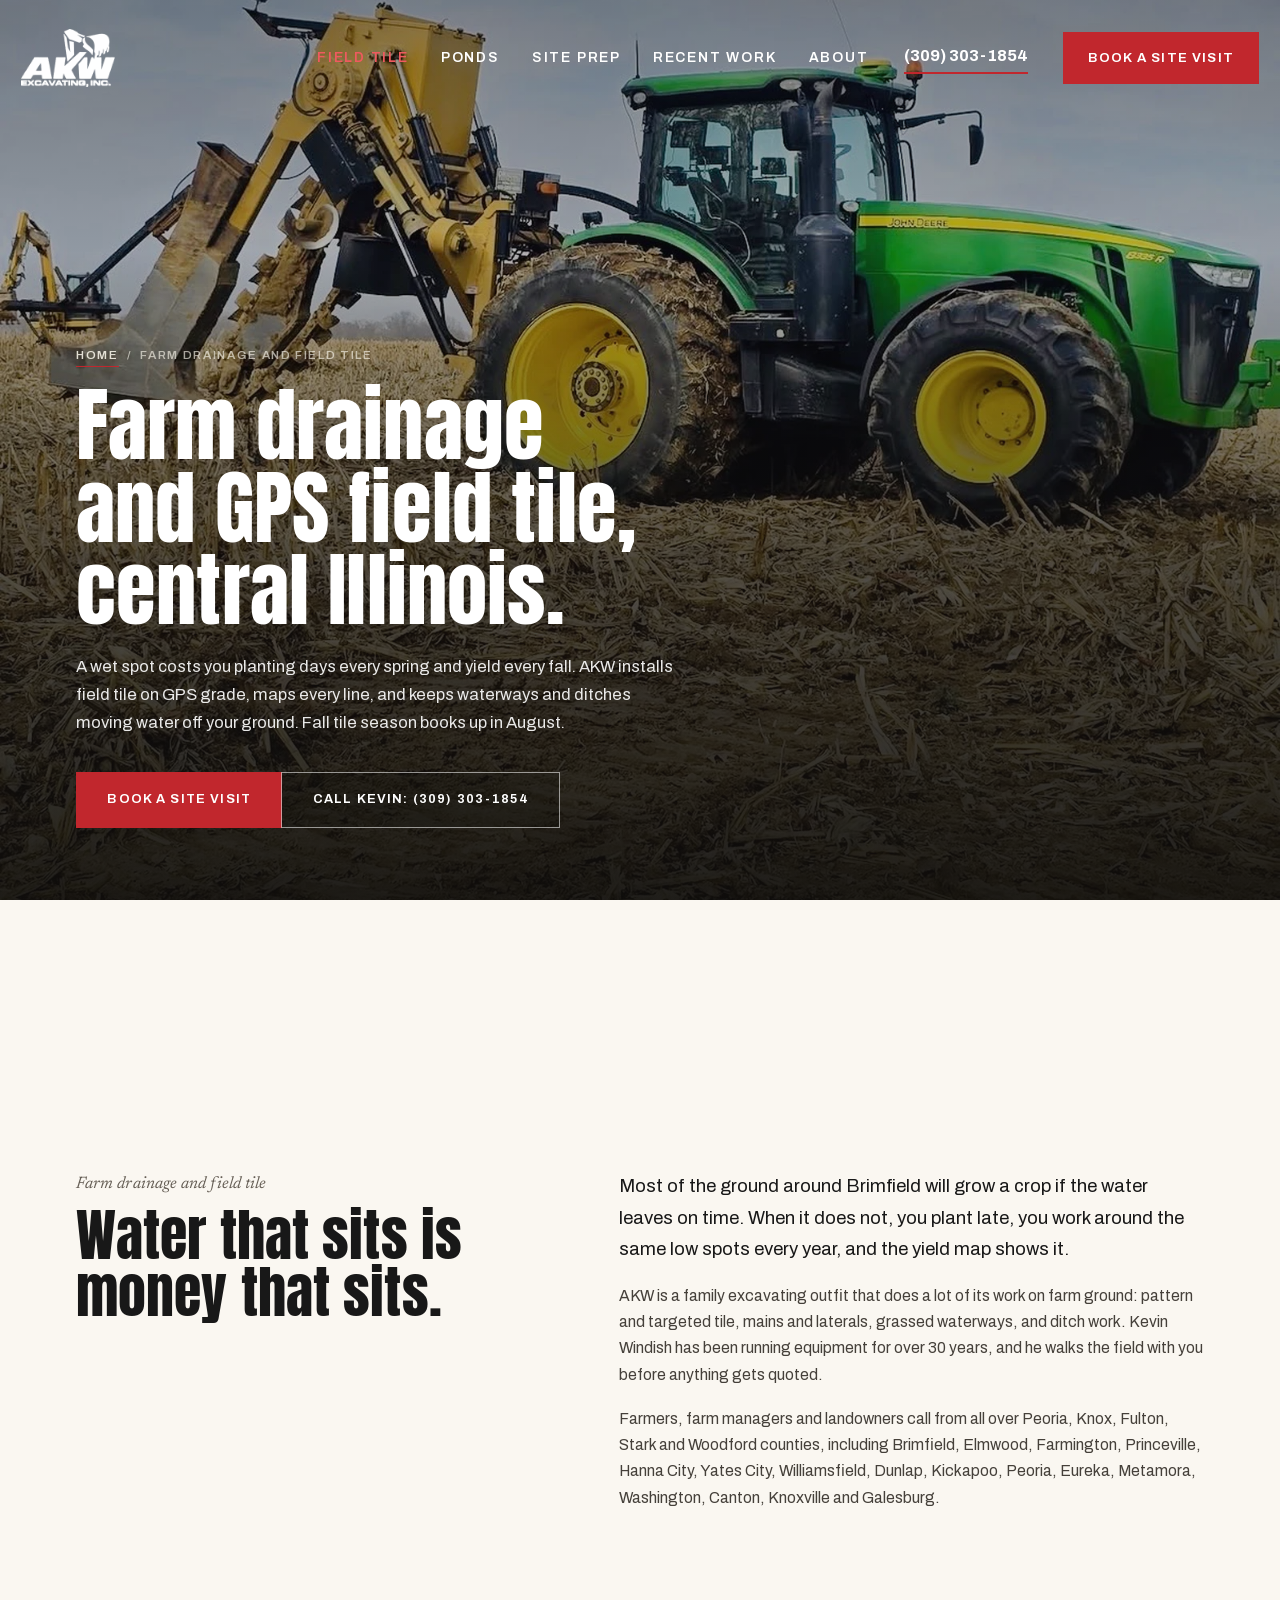
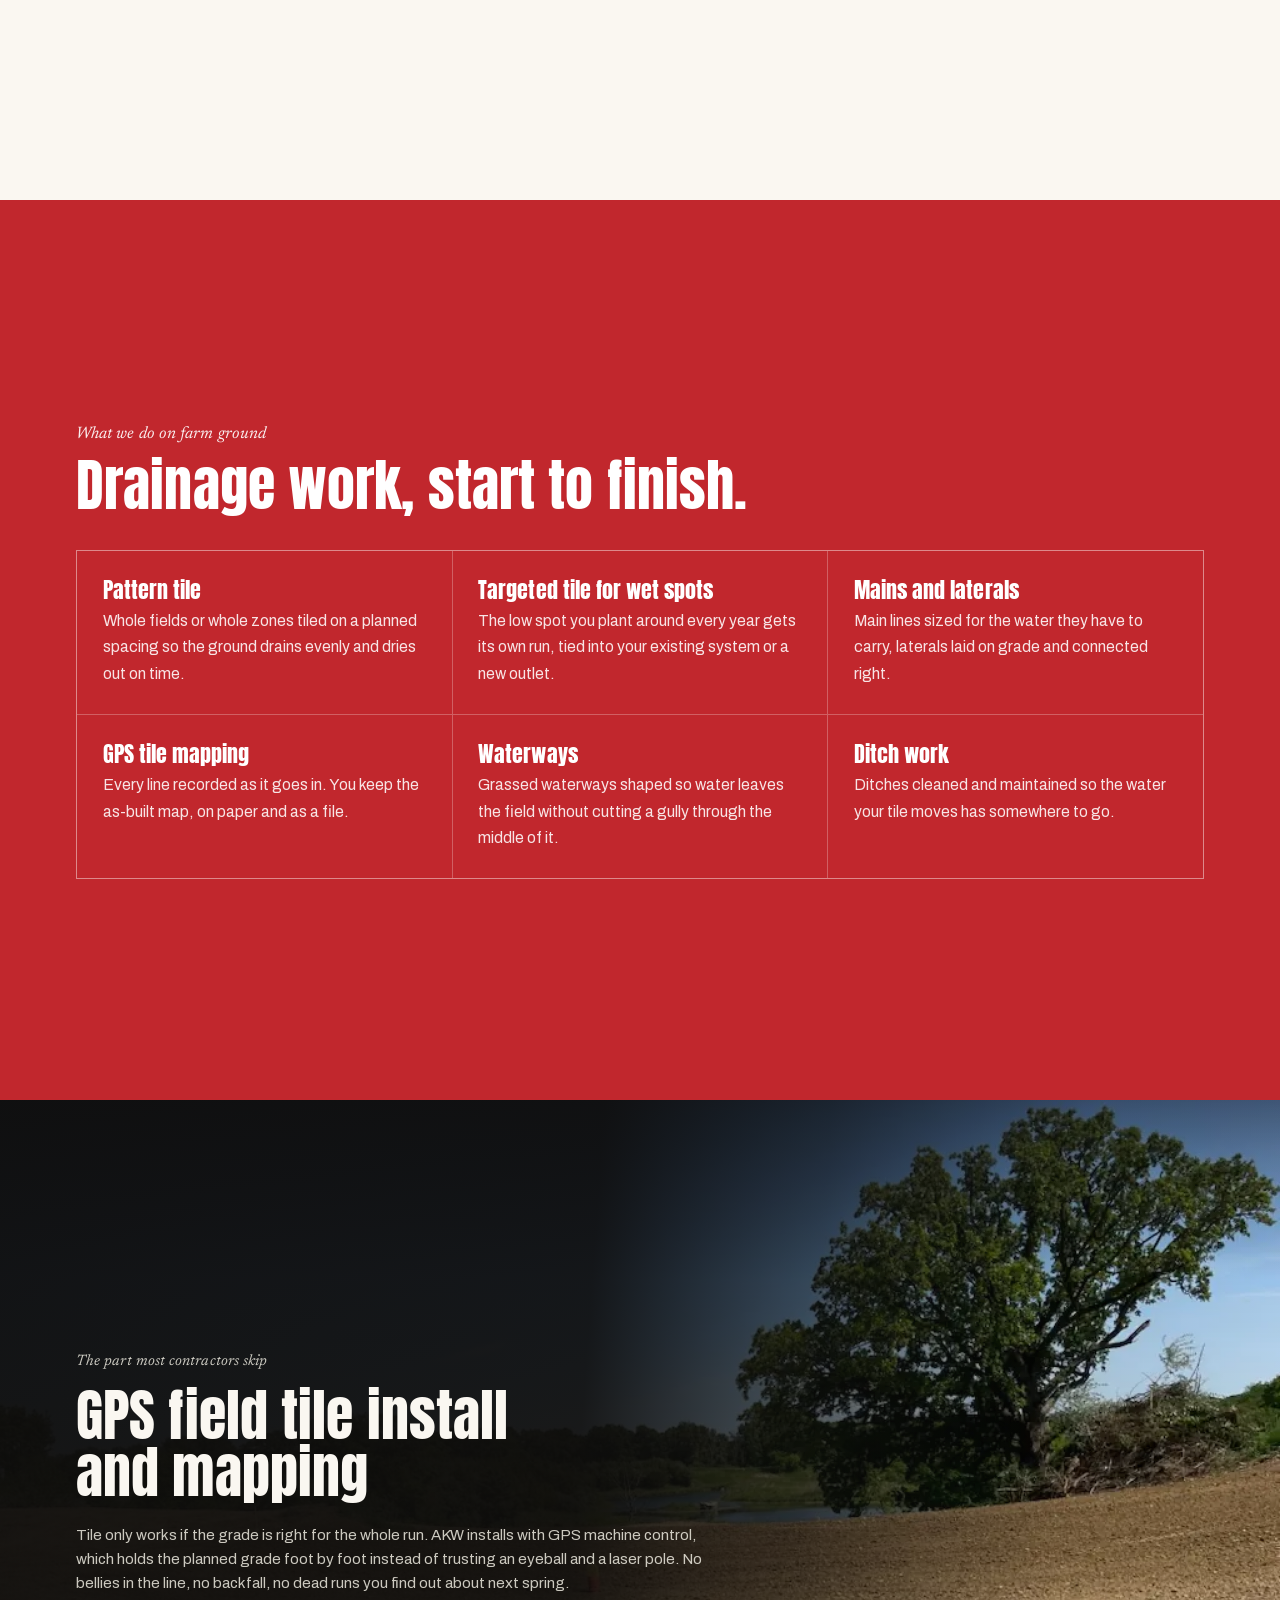
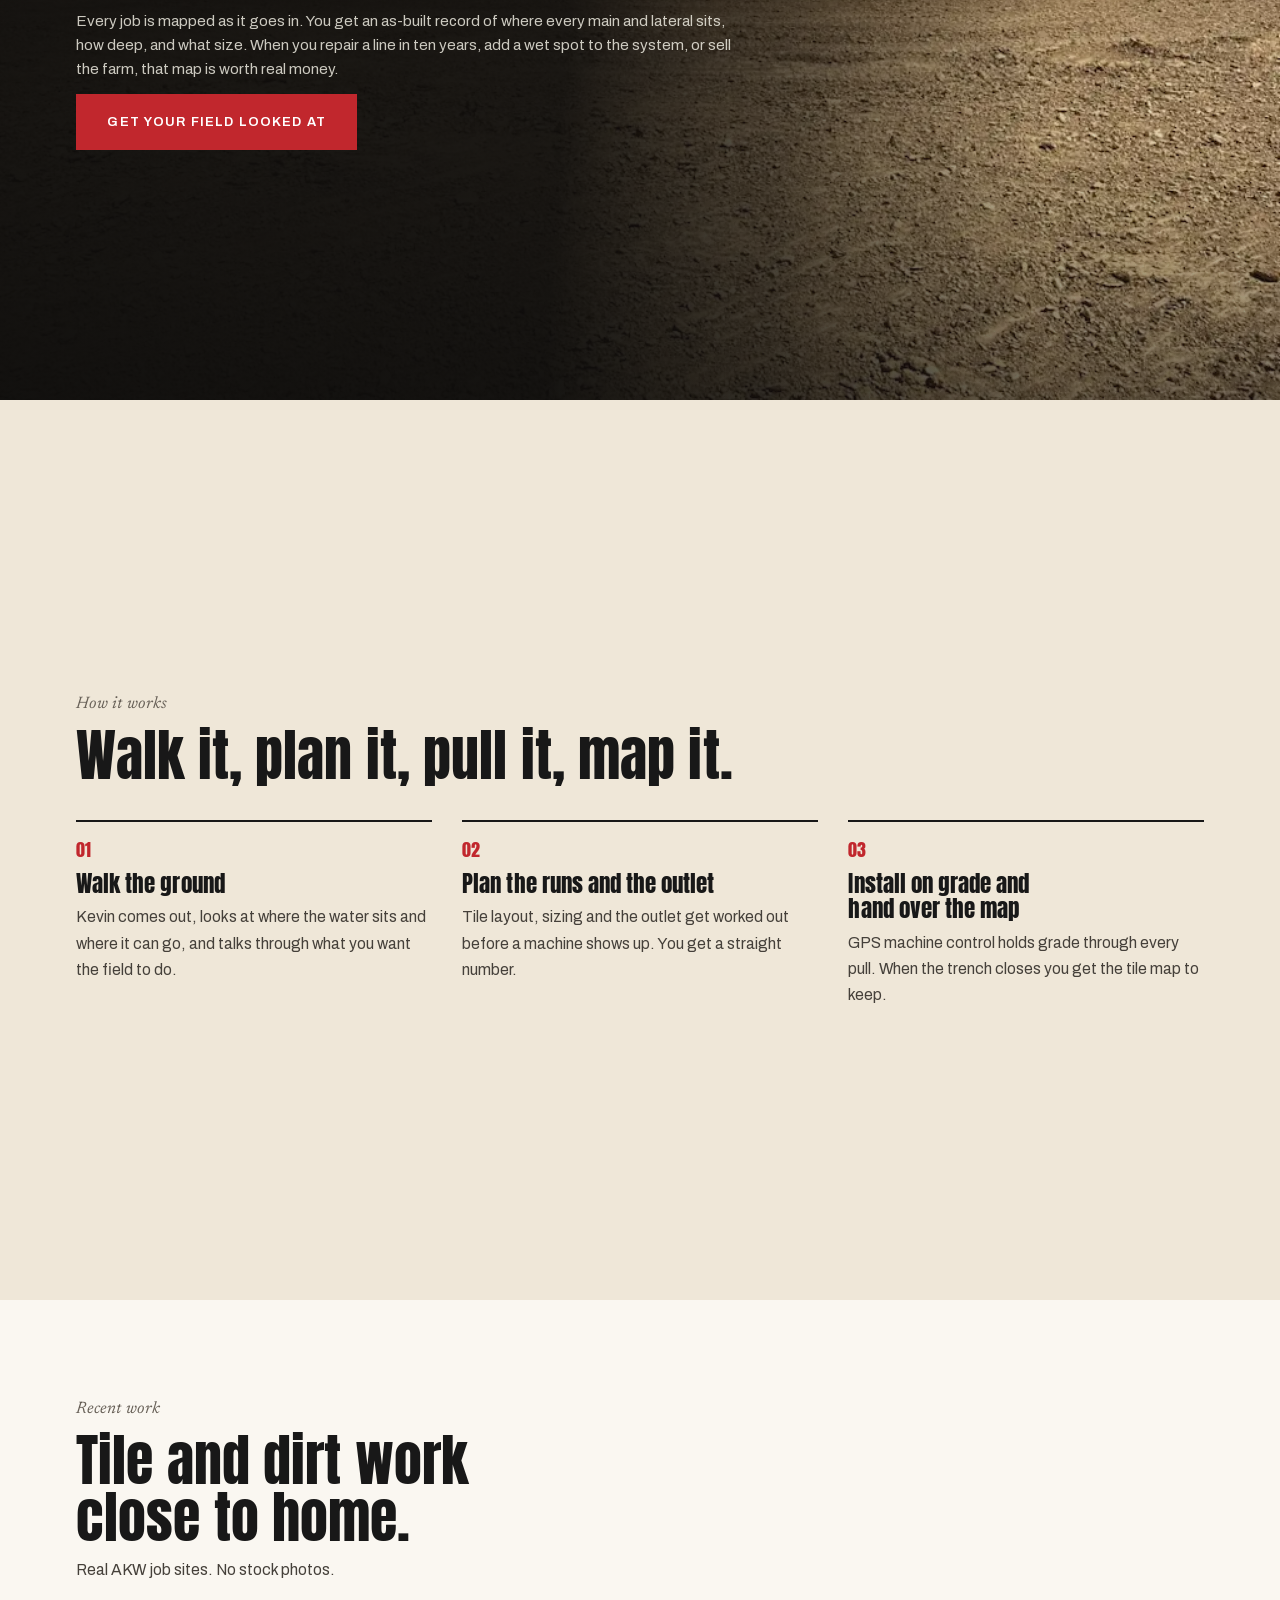
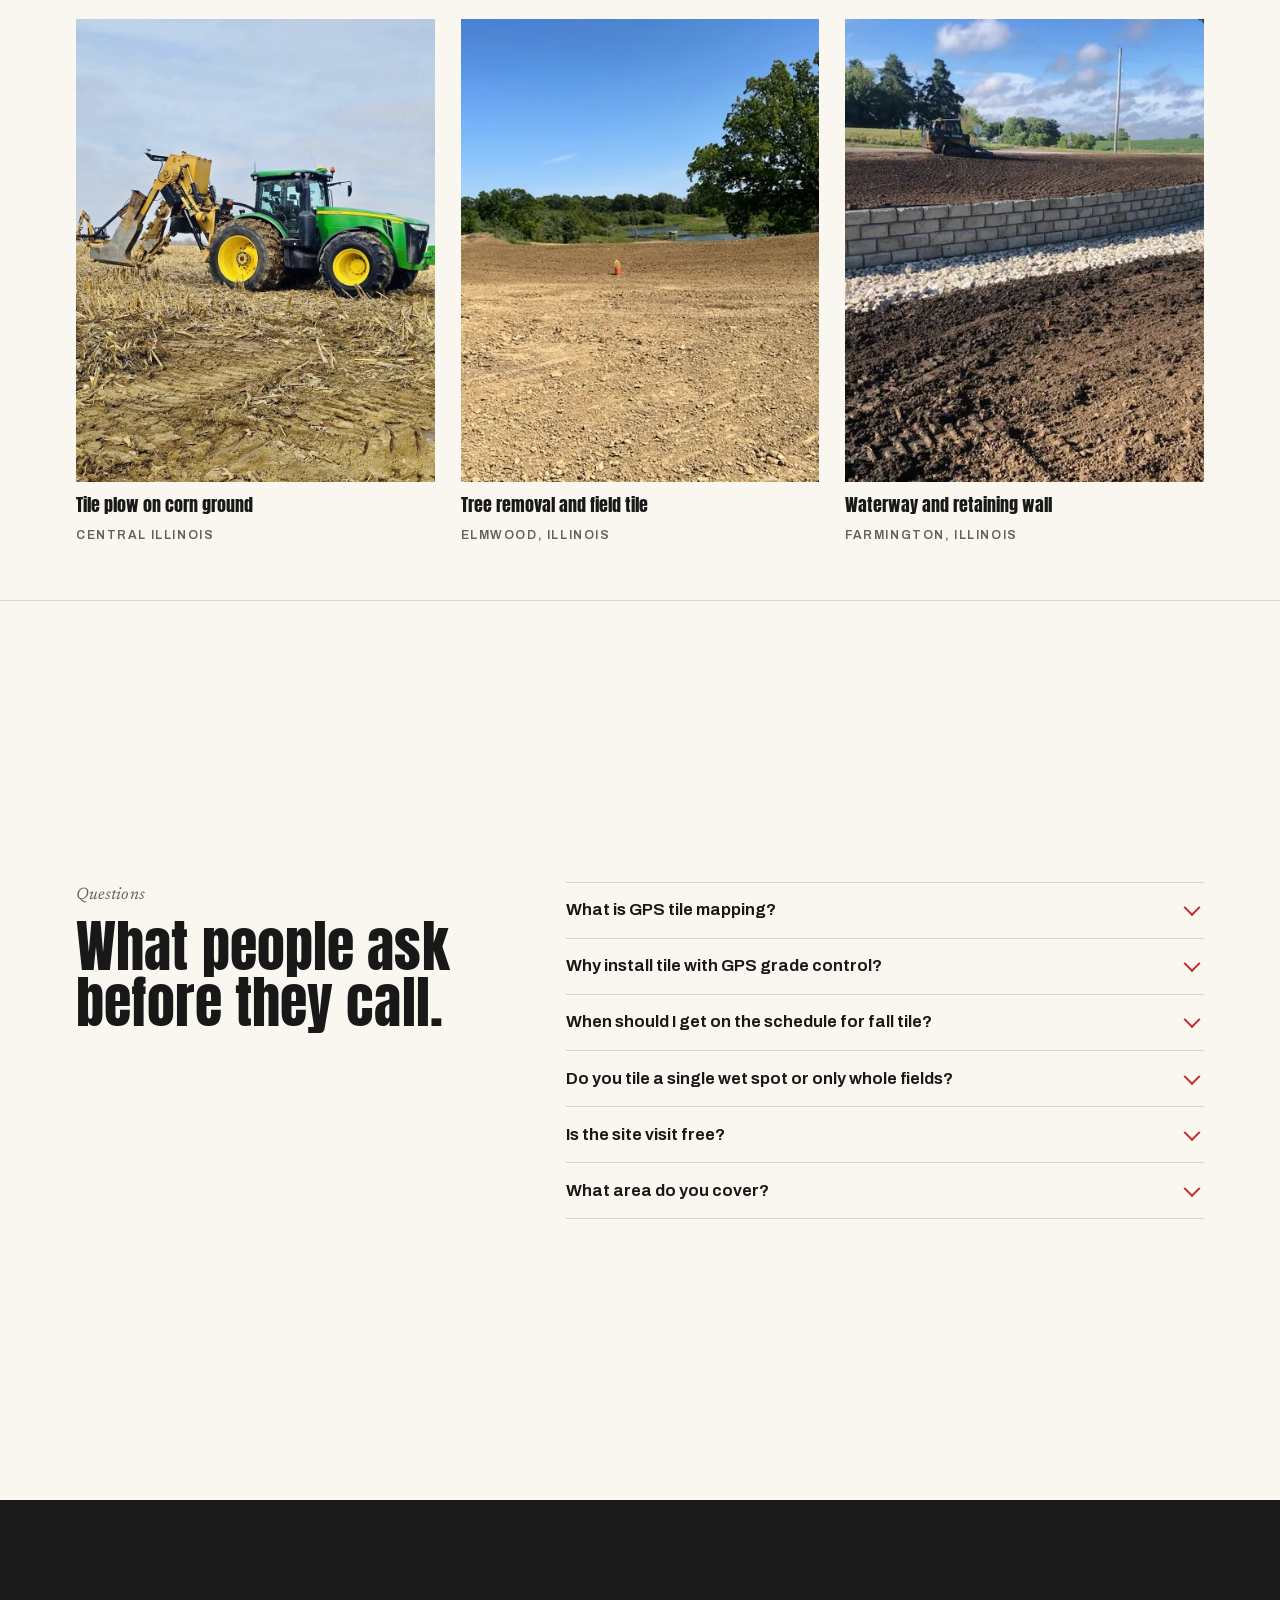
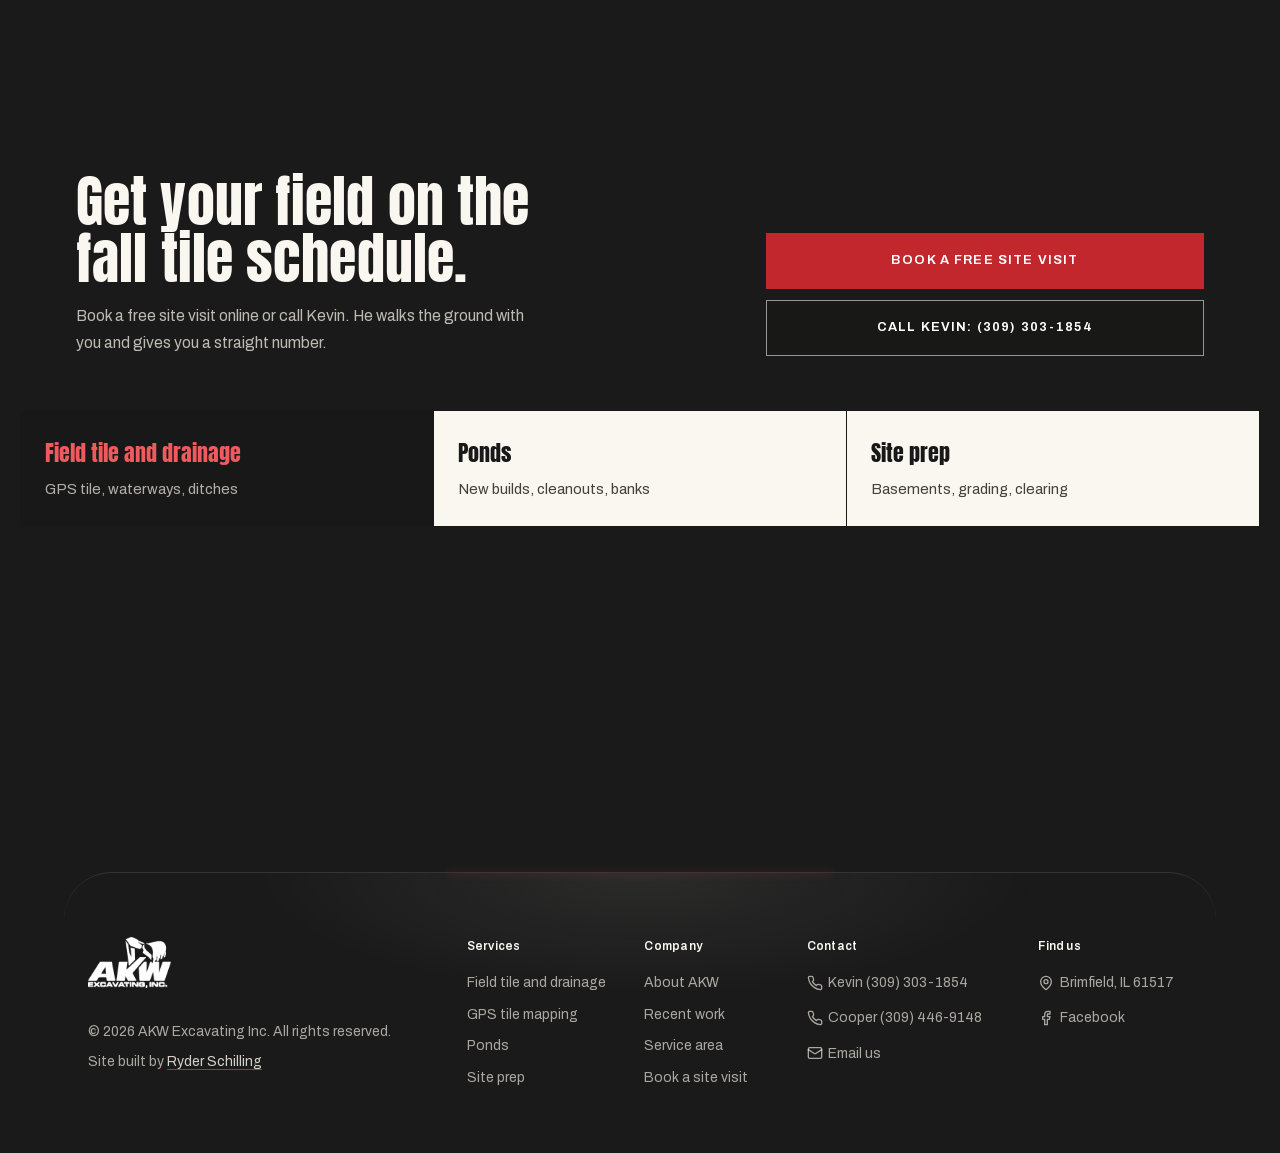
==== farm-drainage/index.html @ 5fdfb400 "Add service pages, booking and contact API, SEO files, security headers New pages for ponds, site pr" ====
<!doctype html>
<html lang="en">
<head>
  <meta charset="utf-8">
  <meta name="viewport" content="width=device-width, initial-scale=1">
  <title>Farm Drainage and GPS Field Tile in Central Illinois | AKW Excavating</title>
  <meta name="description" content="GPS field tile install and mapping, waterways and ditch work for farmers and landowners in Peoria, Knox, Fulton, Stark and Woodford counties. AKW Excavating, Brimfield IL.">
  <meta name="robots" content="index, follow, max-snippet:-1, max-image-preview:large">
  <link rel="canonical" href="https://akw-excavating.vercel.app/farm-drainage/">
  <meta name="geo.region" content="US-IL">
  <meta name="geo.placename" content="Brimfield, Illinois">
  <meta property="og:site_name" content="AKW Excavating Inc">
  <meta property="og:type" content="website">
  <meta property="og:locale" content="en_US">
  <meta property="og:title" content="Farm Drainage and GPS Field Tile in Central Illinois | AKW Excavating">
  <meta property="og:description" content="GPS field tile install and mapping, waterways and ditch work for farmers and landowners in Peoria, Knox, Fulton, Stark and Woodford counties. AKW Excavating, Brimfield IL.">
  <meta property="og:url" content="https://akw-excavating.vercel.app/farm-drainage/">
  <meta property="og:image" content="https://akw-excavating.vercel.app/assets/img/gps-bg-1400.jpg">
  <meta property="og:image:alt" content="Tile plow pulling field tile through corn stubble in central Illinois">
  <meta name="twitter:card" content="summary_large_image">
  <meta name="twitter:title" content="Farm Drainage and GPS Field Tile in Central Illinois | AKW Excavating">
  <meta name="twitter:description" content="GPS field tile install and mapping, waterways and ditch work for farmers and landowners in Peoria, Knox, Fulton, Stark and Woodford counties. AKW Excavating, Brimfield IL.">
  <meta name="twitter:image" content="https://akw-excavating.vercel.app/assets/img/gps-bg-1400.jpg">
  <link rel="icon" href="/favicon.ico" sizes="16x16 32x32 48x48">
  <link rel="icon" type="image/svg+xml" href="/favicon.svg">
  <link rel="apple-touch-icon" sizes="180x180" href="/assets/img/icon-180.png">
  <link rel="manifest" href="/site.webmanifest">
  <meta name="theme-color" content="#C1272D">
  <link rel="preload" href="/assets/fonts/anton-latin.woff2" as="font" type="font/woff2" crossorigin>
  <link rel="preload" href="/assets/fonts/archivo-var-latin.woff2" as="font" type="font/woff2" crossorigin>
  <link rel="stylesheet" href="/styles.css">
  <link rel="alternate" type="text/plain" href="/llms.txt" title="AKW Excavating, plain text summary">
  <script type="application/ld+json">
{
 "@context": "https://schema.org",
 "@graph": [
  {
   "@type": "WebPage",
   "@id": "https://akw-excavating.vercel.app/farm-drainage/#webpage",
   "url": "https://akw-excavating.vercel.app/farm-drainage/",
   "name": "Farm Drainage and GPS Field Tile in Central Illinois | AKW Excavating",
   "description": "GPS field tile install and mapping, waterways and ditch work for farmers and landowners in Peoria, Knox, Fulton, Stark and Woodford counties. AKW Excavating, Brimfield IL.",
   "isPartOf": {
    "@id": "https://akw-excavating.vercel.app/#website"
   },
   "about": {
    "@id": "https://akw-excavating.vercel.app/farm-drainage/#service"
   },
   "breadcrumb": {
    "@id": "https://akw-excavating.vercel.app/farm-drainage/#crumbs"
   },
   "primaryImageOfPage": {
    "@type": "ImageObject",
    "url": "https://akw-excavating.vercel.app/assets/img/gps-bg-1400.jpg"
   }
  },
  {
   "@type": "Service",
   "@id": "https://akw-excavating.vercel.app/farm-drainage/#service",
   "name": "Farm Drainage and GPS Field Tile",
   "serviceType": "Farm drainage, field tile installation, GPS tile mapping, waterways, ditch maintenance",
   "description": "Pattern and targeted field tile installed on GPS grade with an as-built tile map, plus grassed waterways and ditch work, for farm ground in central Illinois.",
   "provider": {
    "@id": "https://akw-excavating.vercel.app/#business"
   },
   "url": "https://akw-excavating.vercel.app/farm-drainage/",
   "areaServed": [
    {
     "@type": "AdministrativeArea",
     "name": "Peoria County, Illinois"
    },
    {
     "@type": "AdministrativeArea",
     "name": "Knox County, Illinois"
    },
    {
     "@type": "AdministrativeArea",
     "name": "Fulton County, Illinois"
    },
    {
     "@type": "AdministrativeArea",
     "name": "Stark County, Illinois"
    },
    {
     "@type": "AdministrativeArea",
     "name": "Woodford County, Illinois"
    }
   ],
   "hasOfferCatalog": {
    "@type": "OfferCatalog",
    "name": "Farm Drainage and GPS Field Tile",
    "itemListElement": [
     {
      "@type": "Offer",
      "itemOffered": {
       "@type": "Service",
       "name": "Pattern tile"
      }
     },
     {
      "@type": "Offer",
      "itemOffered": {
       "@type": "Service",
       "name": "Targeted tile for wet spots"
      }
     },
     {
      "@type": "Offer",
      "itemOffered": {
       "@type": "Service",
       "name": "Mains and laterals"
      }
     },
     {
      "@type": "Offer",
      "itemOffered": {
       "@type": "Service",
       "name": "GPS tile mapping"
      }
     },
     {
      "@type": "Offer",
      "itemOffered": {
       "@type": "Service",
       "name": "Waterways"
      }
     },
     {
      "@type": "Offer",
      "itemOffered": {
       "@type": "Service",
       "name": "Ditch work"
      }
     }
    ]
   }
  },
  {
   "@type": "BreadcrumbList",
   "@id": "https://akw-excavating.vercel.app/farm-drainage/#crumbs",
   "itemListElement": [
    {
     "@type": "ListItem",
     "position": 1,
     "name": "Home",
     "item": "https://akw-excavating.vercel.app/"
    },
    {
     "@type": "ListItem",
     "position": 2,
     "name": "Farm drainage and field tile",
     "item": "https://akw-excavating.vercel.app/farm-drainage/"
    }
   ]
  },
  {
   "@type": "FAQPage",
   "@id": "https://akw-excavating.vercel.app/farm-drainage/#faq",
   "mainEntity": [
    {
     "@type": "Question",
     "name": "What is GPS tile mapping?",
     "acceptedAnswer": {
      "@type": "Answer",
      "text": "While the tile goes in, the GPS records exactly where each main and lateral runs and how deep it sits. You get that as-built map when the job is done, so you know where your tile is before you dig, repair, add on, or sell the ground."
     }
    },
    {
     "@type": "Question",
     "name": "Why install tile with GPS grade control?",
     "acceptedAnswer": {
      "@type": "Answer",
      "text": "Tile has to fall the whole way to the outlet. GPS machine control holds the planned grade foot by foot through the pull, which keeps low spots and backfall out of the line so the water keeps moving."
     }
    },
    {
     "@type": "Question",
     "name": "When should I get on the schedule for fall tile?",
     "acceptedAnswer": {
      "@type": "Answer",
      "text": "Field tile goes in after harvest, roughly October until the ground freezes, plus early spring. The fall schedule fills up in August, so the earlier you call, the better your spot."
     }
    },
    {
     "@type": "Question",
     "name": "Do you tile a single wet spot or only whole fields?",
     "acceptedAnswer": {
      "@type": "Answer",
      "text": "Both. A targeted run for one wet spot is a common job, and so is pattern tiling a whole field. Kevin will walk it with you and tell you what makes sense for that ground."
     }
    },
    {
     "@type": "Question",
     "name": "Is the site visit free?",
     "acceptedAnswer": {
      "@type": "Answer",
      "text": "Yes. The site visit and the estimate are free and there is no obligation."
     }
    },
    {
     "@type": "Question",
     "name": "What area do you cover?",
     "acceptedAnswer": {
      "@type": "Answer",
      "text": "AKW works out of Brimfield, Illinois and covers Peoria, Knox, Fulton, Stark and Woodford counties, including Brimfield, Elmwood, Farmington, Princeville, Hanna City, Yates City, Williamsfield, Dunlap, Kickapoo, Peoria, Eureka, Metamora, Washington, Canton, Knoxville and Galesburg. Just outside that? Call anyway."
     }
    }
   ]
  }
 ]
}
  </script>
</head>
<body>
<a class="skip" href="#main">Skip to content</a>

<header class="nav" id="nav">
  <div class="container nav__inner">
    <div class="nav__line" aria-hidden="true"></div>
    <a href="/" class="nav__logo" data-fa style="--fa-d:0.1s" aria-label="AKW Excavating home">
      <img src="/assets/img/akw-logo-white.png" alt="AKW Excavating Inc" width="560" height="346">
    </a>
    <nav class="nav__links" aria-label="Main" data-fa style="--fa-d:0.2s">
      <a href="/farm-drainage/" aria-current="page">Field Tile</a>
      <a href="/ponds/">Ponds</a>
      <a href="/site-prep/">Site Prep</a>
      <a href="/#work">Recent Work</a>
      <a href="/#about">About</a>
    </nav>
    <a href="tel:+13093031854" class="nav__phone" data-fa style="--fa-d:0.3s">(309) 303-1854</a>
    <a href="/#book" class="btn btn--accent nav__cta" data-fa style="--fa-d:0.4s">Book a site visit</a>
    <button class="nav__burger" id="burger" data-fa style="--fa-d:0.4s" aria-label="Open menu" aria-expanded="false" aria-controls="mobilemenu">
      <span></span><span></span><span></span>
    </button>
  </div>
</header>

<div class="mmenu" id="mobilemenu" hidden>
  <nav aria-label="Mobile">
    <a href="/farm-drainage/">Field Tile and Drainage</a>
    <a href="/ponds/">Ponds</a>
    <a href="/site-prep/">Site Prep</a>
    <a href="/#work">Recent Work</a>
    <a href="/#about">About</a>
    <a href="/#book" class="mmenu__book">Book a site visit</a>
    <a href="tel:+13093031854" class="mmenu__phone">Call Kevin: (309) 303-1854</a>
  </nav>
</div>

<main id="main">

  <section class="phero">
    <picture class="phero__media"><source srcset="/assets/img/gps-bg-1000.webp 1000w, /assets/img/gps-bg-1600.webp 1600w" sizes="100vw" type="image/webp"><img src="/assets/img/gps-bg-1400.jpg" alt="Tractor pulling a tile plow through harvested corn ground, installing field tile in central Illinois" width="1600" height="1208" fetchpriority="high"></picture>
    <div class="phero__scrim" aria-hidden="true"></div>
    <div class="container phero__content">
      <nav class="crumbs" aria-label="Breadcrumb"><a href="/">Home</a><span aria-hidden="true">/</span><span aria-current="page">Farm drainage and field tile</span></nav>
      <h1>Farm drainage and GPS field tile, central Illinois.</h1>
      <p class="phero__sub">A wet spot costs you planting days every spring and yield every fall. AKW installs field tile on GPS grade, maps every line, and keeps waterways and ditches moving water off your ground. Fall tile season books up in August.</p>
      <div class="phero__actions">
        <a href="/#book-drainage" class="btn btn--accent">Book a site visit</a>
        <a href="tel:+13093031854" class="btn btn--line">Call Kevin: (309) 303-1854</a>
      </div>
    </div>
  </section>

  <section class="pintro">
    <div class="container pintro__inner">
      <div data-reveal><p class="eyebrow">Farm drainage and field tile</p><h2>Water that sits is money that sits.</h2></div>
      <div class="pintro__copy" data-reveal><p>Most of the ground around Brimfield will grow a crop if the water leaves on time. When it does not, you plant late, you work around the same low spots every year, and the yield map shows it.</p><p>AKW is a family excavating outfit that does a lot of its work on farm ground: pattern and targeted tile, mains and laterals, grassed waterways, and ditch work. Kevin Windish has been running equipment for over 30 years, and he walks the field with you before anything gets quoted.</p><p>Farmers, farm managers and landowners call from all over Peoria, Knox, Fulton, Stark and Woodford counties, including Brimfield, Elmwood, Farmington, Princeville, Hanna City, Yates City, Williamsfield, Dunlap, Kickapoo, Peoria, Eureka, Metamora, Washington, Canton, Knoxville and Galesburg.</p></div>
    </div>
  </section>

  <section class="scope">
    <div class="container">
      <div class="section-head" data-reveal><p class="eyebrow">What we do on farm ground</p><h2>Drainage work, start to finish.</h2></div>
      <div class="scope__grid"><article class="scope__item" data-reveal><h3>Pattern tile</h3><p>Whole fields or whole zones tiled on a planned spacing so the ground drains evenly and dries out on time.</p></article><article class="scope__item" data-reveal><h3>Targeted tile for wet spots</h3><p>The low spot you plant around every year gets its own run, tied into your existing system or a new outlet.</p></article><article class="scope__item" data-reveal><h3>Mains and laterals</h3><p>Main lines sized for the water they have to carry, laterals laid on grade and connected right.</p></article><article class="scope__item" data-reveal><h3>GPS tile mapping</h3><p>Every line recorded as it goes in. You keep the as-built map, on paper and as a file.</p></article><article class="scope__item" data-reveal><h3>Waterways</h3><p>Grassed waterways shaped so water leaves the field without cutting a gully through the middle of it.</p></article><article class="scope__item" data-reveal><h3>Ditch work</h3><p>Ditches cleaned and maintained so the water your tile moves has somewhere to go.</p></article></div>
    </div>
  </section>

  <section class="gps" id="gps">
    <picture class="gps__bg"><img src="/assets/img/gps-graded-1024.webp" alt="Freshly graded farm ground sloping toward a pond after drainage work in central Illinois" width="1024" height="768" loading="lazy"></picture>
    <div class="gps__scrim" aria-hidden="true"></div>
    <div class="container gps__inner">
      <div class="gps__copy" data-reveal>
        <p class="eyebrow eyebrow--light">The part most contractors skip</p>
        <h2>GPS field tile install and mapping</h2>
        <p>Tile only works if the grade is right for the whole run. AKW installs with GPS machine control, which holds the planned grade foot by foot instead of trusting an eyeball and a laser pole. No bellies in the line, no backfall, no dead runs you find out about next spring.</p>
        <p>Every job is mapped as it goes in. You get an as-built record of where every main and lateral sits, how deep, and what size. When you repair a line in ten years, add a wet spot to the system, or sell the farm, that map is worth real money.</p>
        <a href="/#book-drainage" class="btn btn--accent">Get your field looked at</a>
      </div>
    </div>
  </section>

  <section class="steps">
    <div class="container">
      <div class="section-head" data-reveal><p class="eyebrow">How it works</p><h2>Walk it, plan it, pull it, map it.</h2></div>
      <ol class="steps__list"><li data-reveal><h3>Walk the ground</h3><p>Kevin comes out, looks at where the water sits and where it can go, and talks through what you want the field to do.</p></li><li data-reveal><h3>Plan the runs and the outlet</h3><p>Tile layout, sizing and the outlet get worked out before a machine shows up. You get a straight number.</p></li><li data-reveal><h3>Install on grade and hand over the map</h3><p>GPS machine control holds grade through every pull. When the trench closes you get the tile map to keep.</p></li></ol>
    </div>
  </section>

  <section class="proof">
    <div class="container">
      <div class="section-head" data-reveal><p class="eyebrow">Recent work</p><h2>Tile and dirt work close to home.</h2><p class="section-sub">Real AKW job sites. No stock photos.</p></div>
      <div class="proof__grid"><figure class="job job--portrait" data-reveal><img src="/assets/img/tile-plow-880.webp" alt="Green tractor with a yellow tile plow on harvested corn ground in central Illinois" width="880" height="1152" loading="lazy"><figcaption><strong>Tile plow on corn ground</strong><span>Central Illinois</span><em>Tile going in after harvest.</em></figcaption></figure><figure class="job" data-reveal><img src="/assets/img/field-tile-elmwood-760.webp" alt="Cleared and graded ground sloping toward a farm pond after tree removal and field tile work in Elmwood, Illinois" width="760" height="570" loading="lazy"><figcaption><strong>Tree removal and field tile</strong><span>Elmwood, Illinois</span><em>Trees out, ground shaped, tile in.</em></figcaption></figure><figure class="job" data-reveal><img src="/assets/img/retaining-wall-farmington-760.webp" alt="Curved block retaining wall with rock backfill along a freshly graded waterway and culvert outside Farmington, Illinois" width="760" height="570" loading="lazy"><figcaption><strong>Waterway and retaining wall</strong><span>Farmington, Illinois</span><em>Waterway graded to carry runoff to the culvert.</em></figcaption></figure></div>
    </div>
  </section>

  <section class="faq" id="faq">
    <div class="container faq__inner">
      <div data-reveal><p class="eyebrow">Questions</p><h2>What people ask before they call.</h2></div>
      <div class="faq__list" data-reveal><details><summary>What is GPS tile mapping?</summary><p>While the tile goes in, the GPS records exactly where each main and lateral runs and how deep it sits. You get that as-built map when the job is done, so you know where your tile is before you dig, repair, add on, or sell the ground.</p></details><details><summary>Why install tile with GPS grade control?</summary><p>Tile has to fall the whole way to the outlet. GPS machine control holds the planned grade foot by foot through the pull, which keeps low spots and backfall out of the line so the water keeps moving.</p></details><details><summary>When should I get on the schedule for fall tile?</summary><p>Field tile goes in after harvest, roughly October until the ground freezes, plus early spring. The fall schedule fills up in August, so the earlier you call, the better your spot.</p></details><details><summary>Do you tile a single wet spot or only whole fields?</summary><p>Both. A targeted run for one wet spot is a common job, and so is pattern tiling a whole field. Kevin will walk it with you and tell you what makes sense for that ground.</p></details><details><summary>Is the site visit free?</summary><p>Yes. The site visit and the estimate are free and there is no obligation.</p></details><details><summary>What area do you cover?</summary><p>AKW works out of Brimfield, Illinois and covers Peoria, Knox, Fulton, Stark and Woodford counties, including Brimfield, Elmwood, Farmington, Princeville, Hanna City, Yates City, Williamsfield, Dunlap, Kickapoo, Peoria, Eureka, Metamora, Washington, Canton, Knoxville and Galesburg. Just outside that? Call anyway.</p></details></div>
    </div>
  </section>

  <section class="ctaband">
    <div class="container ctaband__inner">
      <div data-reveal><h2>Get your field on the fall tile schedule.</h2><p>Book a free site visit online or call Kevin. He walks the ground with you and gives you a straight number.</p></div>
      <div class="ctaband__actions" data-reveal>
        <a href="/#book-drainage" class="btn btn--accent">Book a free site visit</a>
        <a href="tel:+13093031854" class="btn btn--line">Call Kevin: (309) 303-1854</a>
      </div>
    </div>
    <nav class="container xlinks" aria-label="Other services"><div class="xlinks__grid"><a href="/farm-drainage/" aria-current="page"><strong>Field tile and drainage</strong><span>GPS tile, waterways, ditches</span></a><a href="/ponds/"><strong>Ponds</strong><span>New builds, cleanouts, banks</span></a><a href="/site-prep/"><strong>Site prep</strong><span>Basements, grading, clearing</span></a></div></nav>
  </section>

</main>

<footer class="sfoot">
  <div class="sfoot__panel">
    <div class="sfoot__line" aria-hidden="true"></div>
    <div class="sfoot__grid">
      <div class="sfoot__brand" data-fa style="--fa-d:0.1s">
        <a href="/" class="sfoot__logo" aria-label="AKW Excavating home"><img src="/assets/img/akw-logo-white.png" alt="AKW Excavating Inc" width="560" height="346" loading="lazy"></a>
        <p class="sfoot__copy">&copy; <span id="year">2026</span> AKW Excavating Inc. All rights reserved.</p>
        <p class="sfoot__credit">Site built by <a href="https://ryderschilling.com" rel="noopener">Ryder Schilling</a></p>
      </div>
      <div class="sfoot__cols">
        <div data-fa style="--fa-d:0.1s">
          <h2 class="sfoot__head">Services</h2>
          <ul class="sfoot__list">
            <li><a href="/farm-drainage/">Field tile and drainage</a></li>
            <li><a href="/farm-drainage/#gps">GPS tile mapping</a></li>
            <li><a href="/ponds/">Ponds</a></li>
            <li><a href="/site-prep/">Site prep</a></li>
          </ul>
        </div>
        <div data-fa style="--fa-d:0.2s">
          <h2 class="sfoot__head">Company</h2>
          <ul class="sfoot__list">
            <li><a href="/#about">About AKW</a></li>
            <li><a href="/#work">Recent work</a></li>
            <li><a href="/#area">Service area</a></li>
            <li><a href="/#book">Book a site visit</a></li>
          </ul>
        </div>
        <div data-fa style="--fa-d:0.3s">
          <h2 class="sfoot__head">Contact</h2>
          <ul class="sfoot__list">
            <li><a href="tel:+13093031854"><svg class="sfoot__icon" viewBox="0 0 24 24" aria-hidden="true"><path d="M22 16.92v3a2 2 0 0 1-2.18 2 19.79 19.79 0 0 1-8.63-3.07 19.5 19.5 0 0 1-6-6 19.79 19.79 0 0 1-3.07-8.67A2 2 0 0 1 4.11 2h3a2 2 0 0 1 2 1.72 12.84 12.84 0 0 0 .7 2.81 2 2 0 0 1-.45 2.11L8.09 9.91a16 16 0 0 0 6 6l1.27-1.27a2 2 0 0 1 2.11-.45 12.84 12.84 0 0 0 2.81.7A2 2 0 0 1 22 16.92z"/></svg>Kevin (309) 303-1854</a></li>
            <li><a href="tel:+13094469148"><svg class="sfoot__icon" viewBox="0 0 24 24" aria-hidden="true"><path d="M22 16.92v3a2 2 0 0 1-2.18 2 19.79 19.79 0 0 1-8.63-3.07 19.5 19.5 0 0 1-6-6 19.79 19.79 0 0 1-3.07-8.67A2 2 0 0 1 4.11 2h3a2 2 0 0 1 2 1.72 12.84 12.84 0 0 0 .7 2.81 2 2 0 0 1-.45 2.11L8.09 9.91a16 16 0 0 0 6 6l1.27-1.27a2 2 0 0 1 2.11-.45 12.84 12.84 0 0 0 2.81.7A2 2 0 0 1 22 16.92z"/></svg>Cooper (309) 446-9148</a></li>
            <li><a href="mailto:Akwexcavating1@gmail.com"><svg class="sfoot__icon" viewBox="0 0 24 24" aria-hidden="true"><rect width="20" height="16" x="2" y="4" rx="2"/><path d="m22 7-8.97 5.7a1.94 1.94 0 0 1-2.06 0L2 7"/></svg>Email us</a></li>
          </ul>
        </div>
        <div data-fa style="--fa-d:0.4s">
          <h2 class="sfoot__head">Find us</h2>
          <ul class="sfoot__list">
            <li><a href="/#area"><svg class="sfoot__icon" viewBox="0 0 24 24" aria-hidden="true"><path d="M20 10c0 6-8 12-8 12s-8-6-8-12a8 8 0 0 1 16 0Z"/><circle cx="12" cy="10" r="3"/></svg>Brimfield, IL 61517</a></li>
            <li><a href="https://www.facebook.com/61577637825279" rel="noopener"><svg class="sfoot__icon" viewBox="0 0 24 24" aria-hidden="true"><path d="M18 2h-3a5 5 0 0 0-5 5v3H7v4h3v8h4v-8h3l1-4h-4V7a1 1 0 0 1 1-1h3z"/></svg>Facebook</a></li>
          </ul>
        </div>
      </div>
    </div>
  </div>
</footer>

<script src="/script.js" defer></script>
</body>
</html>
---- styles.css ----
/* AKW Excavating · spec homepage · built by Ryder Schilling */

@font-face {
  font-family: 'Anton';
  src: url('assets/fonts/anton-latin.woff2') format('woff2');
  font-weight: 400;
  font-style: normal;
  font-display: swap;
}
@font-face {
  font-family: 'Newsreader';
  src: url('assets/fonts/newsreader-var-italic-latin.woff2') format('woff2');
  font-weight: 200 800;
  font-style: italic;
  font-display: swap;
}
@font-face {
  font-family: 'Archivo';
  src: url('assets/fonts/archivo-var-latin.woff2') format('woff2');
  font-weight: 100 900;
  font-style: normal;
  font-display: swap;
}

:root {
  --bg: #FAF7F1;
  --surface: #EFE7D8;
  --dark: #1A1A1A;
  --dark-2: #262523;
  --ink: #181818;
  --text: #45403A;
  --muted: #665F56;
  --accent-light: #EF5A5F; /* red for text on the dark grounds, 4.5:1+ */
  --accent: #C1272D;
  --accent-deep: #9C1F24;
  --line: rgba(24, 24, 24, 0.15);
  --line-light: rgba(250, 247, 241, 0.16);
  --font-display: 'Anton', 'Arial Narrow', sans-serif;
  --font-accent: 'Newsreader', Georgia, 'Times New Roman', serif;
  --font-body: 'Archivo', 'Helvetica Neue', Arial, sans-serif;
  --s-2: 1rem;
  --s-3: 1.5rem;
  --s-4: 2rem;
  --s-6: 3rem;
  --s-8: 4rem;
  --s-12: 6rem;
  --s-16: 8rem;
  --container: 1240px;
}

*, *::before, *::after { margin: 0; padding: 0; box-sizing: border-box; }

html { font-size: 16px; scroll-behavior: smooth; }
@media (prefers-reduced-motion: reduce) { html { scroll-behavior: auto; } }

body {
  font-family: var(--font-body);
  background: var(--bg);
  color: var(--ink);
  line-height: 1.68;
  overflow-x: hidden;
  -webkit-font-smoothing: antialiased;
}

img, video { max-width: 100%; display: block; }
a { color: inherit; text-decoration: none; }
ul, ol { list-style: none; }
button { cursor: pointer; font-family: inherit; border: none; background: none; }
fieldset { border: none; }

.skip {
  position: absolute; left: -999px; top: 0; z-index: 300;
  background: var(--ink); color: var(--bg); padding: 0.6rem 1rem;
}
.skip:focus { left: 0; }

.container {
  width: 100%;
  max-width: var(--container);
  margin: 0 auto;
  padding: 0 clamp(1.25rem, 4.5vw, 3.5rem);
}

/* ---------- type ---------- */

h1, h2, h3 {
  font-family: var(--font-display);
  font-weight: 400;
  font-style: normal;
  line-height: 1.02;
  letter-spacing: 0.002em;
  text-wrap: balance;
}
h1 { font-size: clamp(2.6rem, 6.6vw, 5.4rem); font-weight: 400; }
h2 { font-size: clamp(2rem, 4.4vw, 3.6rem); font-weight: 400; }
h3 { font-size: clamp(1.35rem, 2.1vw, 1.8rem); font-weight: 400; line-height: 1.1; }

p { font-size: clamp(0.98rem, 1.15vw, 1.08rem); color: var(--text); }

.eyebrow {
  font-family: var(--font-accent);
  font-style: italic;
  font-size: clamp(1rem, 1.3vw, 1.15rem);
  font-weight: 400;
  letter-spacing: 0.005em;
  text-transform: none;
  color: var(--muted);
  margin-bottom: 0.9rem;
}
.eyebrow--light { color: rgba(244, 241, 230, 0.68); }

.section-head { max-width: 720px; margin-bottom: clamp(2.5rem, 5vw, 4rem); }
.section-head h2 { color: var(--ink); }
.section-head--light h2 { color: var(--bg); }
.section-sub { margin-top: 1.1rem; }
.section-head--light .section-sub { color: rgba(244, 241, 230, 0.72); }

/* ---------- buttons: square, no movement on hover ---------- */

.btn {
  display: inline-flex;
  align-items: center;
  justify-content: center;
  gap: 0.5rem;
  padding: 1.02rem 1.9rem;
  border-radius: 0;
  font-size: 0.8rem;
  font-weight: 650;
  letter-spacing: 0.09em;
  text-transform: uppercase;
  white-space: nowrap;
  border: 1px solid transparent;
  transition: background-color 0.22s ease, color 0.22s ease, border-color 0.22s ease, box-shadow 0.22s ease;
}
.btn--accent { background: var(--accent); color: #fff; border-color: var(--accent); }
.btn--accent:hover { background: var(--accent-deep); border-color: var(--accent-deep); }
.btn--line { background: rgba(20, 18, 16, 0.24); color: #fff; border-color: rgba(255, 255, 255, 0.55); }
.btn--line:hover { background: rgba(20, 18, 16, 0.5); border-color: #fff; }
.btn--dark { background: var(--ink); color: var(--bg); border-color: var(--ink); }
.btn--dark:hover { background: var(--dark-2); border-color: var(--dark-2); }

.link-arrow {
  display: inline-block;
  font-weight: 650;
  font-size: 0.92rem;
  color: var(--ink);
  border-bottom: 2px solid var(--accent);
  padding-bottom: 0.2rem;
  transition: border-color 0.2s ease, color 0.2s ease;
}
.link-arrow:hover { border-color: var(--ink); }

/* ---------- nav ---------- */

.nav {
  position: fixed;
  top: 0; left: 0; right: 0;
  z-index: 100;
  padding: 1.4rem 0;
  background: transparent;
  transition: padding 0.4s cubic-bezier(0.2, 0.7, 0.3, 1);
}
.nav.is-scrolled { padding: 0.95rem 0; }
.nav__inner {
  display: flex;
  align-items: center;
  gap: 2.2rem;
  padding: 0.35rem 0;
  border: 1px solid transparent;
  transition:
    background-color 0.4s ease,
    box-shadow 0.4s ease,
    border-color 0.4s ease,
    padding 0.4s cubic-bezier(0.2, 0.7, 0.3, 1);
}
.nav.is-scrolled .nav__inner {
  background: rgba(20, 19, 18, 0.94);
  backdrop-filter: blur(16px);
  -webkit-backdrop-filter: blur(16px);
  border-color: rgba(250, 247, 241, 0.14);
  box-shadow: 0 16px 38px rgba(14, 13, 12, 0.34);
  padding: 0.5rem clamp(0.9rem, 1.8vw, 1.5rem);
}
.nav__logo {
  margin-right: auto;
  display: flex;
  align-items: center;
  position: relative;
}
.nav__logo img { height: 58px; width: auto; display: block; transition: height 0.4s cubic-bezier(0.2, 0.7, 0.3, 1), opacity 0.3s ease; }
.nav.is-scrolled .nav__logo img { height: 40px; }
.nav__links { display: flex; gap: 2rem; }
.nav__links a {
  font-size: 0.86rem;
  font-weight: 600;
  letter-spacing: 0.13em;
  text-transform: uppercase;
  color: #fff;
  transition: color 0.25s ease, font-size 0.4s ease;
  white-space: nowrap;
}
.nav.is-scrolled .nav__links a { font-size: 0.78rem; }
.nav__links a:hover { color: var(--accent); }
.nav__phone {
  font-weight: 700;
  font-size: 1.02rem;
  color: #fff;
  border-bottom: 2px solid var(--accent);
  padding-bottom: 0.12rem;
  transition: color 0.25s ease, font-size 0.4s ease;
  white-space: nowrap;
}
.nav.is-scrolled .nav__phone { font-size: 0.95rem; }
.nav__phone:hover { color: var(--accent); }
.nav__cta { padding: 0.86rem 1.5rem; font-size: 0.82rem; transition: padding 0.4s ease, font-size 0.4s ease; }
.nav.is-scrolled .nav__cta { padding: 0.72rem 1.3rem; font-size: 0.78rem; }

.nav__burger { display: none; flex-direction: column; gap: 5px; padding: 6px; }
.nav__burger span { display: block; width: 26px; height: 2px; background: #fff; transition: transform 0.25s ease, opacity 0.25s ease; }
.nav__burger.is-open span:nth-child(1) { transform: translateY(7px) rotate(45deg); }
.nav__burger.is-open span:nth-child(2) { opacity: 0; }
.nav__burger.is-open span:nth-child(3) { transform: translateY(-7px) rotate(-45deg); }

.mmenu {
  position: fixed; inset: 0; z-index: 90;
  background: var(--dark);
  padding: 6.4rem clamp(1.25rem, 6vw, 3rem) 2rem;
  /* slides down from under the bar, then the links stagger in behind it */
  transform: translateY(-101%);
  transition: transform 0.52s cubic-bezier(0.16, 0.86, 0.28, 1);
  will-change: transform;
}
.mmenu.is-open { transform: translateY(0); }
.mmenu nav { display: flex; flex-direction: column; gap: 0.4rem; }
.mmenu a {
  font-family: var(--font-display);
  font-weight: 400;
  font-size: 1.7rem;
  color: var(--bg);
  padding: 0.55rem 0;
  border-bottom: 1px solid var(--line-light);
  opacity: 0;
  transform: translateY(16px);
  transition: opacity 0.34s ease, transform 0.44s cubic-bezier(0.16, 0.86, 0.28, 1);
}
.mmenu.is-open a { opacity: 1; transform: none; }
.mmenu.is-open a:nth-child(1) { transition-delay: 0.16s; }
.mmenu.is-open a:nth-child(2) { transition-delay: 0.21s; }
.mmenu.is-open a:nth-child(3) { transition-delay: 0.26s; }
.mmenu.is-open a:nth-child(4) { transition-delay: 0.31s; }
.mmenu.is-open a:nth-child(5) { transition-delay: 0.36s; }
.mmenu.is-open a:nth-child(6) { transition-delay: 0.41s; }
.mmenu.is-open a:nth-child(7) { transition-delay: 0.46s; }
@media (prefers-reduced-motion: reduce) {
  .mmenu, .mmenu a { transition: none; }
  .mmenu a { opacity: 1; transform: none; }
}
.mmenu__book { color: var(--accent) !important; }
.mmenu__phone { font-family: var(--font-body) !important; font-size: 1.05rem !important; font-weight: 700; border-bottom: none !important; margin-top: 0.8rem; }

/* ---------- hero ---------- */

.hero {
  position: relative;
  min-height: 100svh;
  display: flex;
  align-items: center;
  overflow: hidden;
  background: var(--dark);
}
.hero__media, .hero__media img {
  position: absolute; inset: 0;
  width: 100%; height: 100%;
  object-fit: cover;
}
.hero__scrim {
  position: absolute; inset: 0;
  /* flat wash only. no gradients, so the frame never reads as a fade */
  background: rgba(18, 16, 15, 0.52);
}
.hero__content {
  position: relative;
  z-index: 2;
  text-align: center;
  padding-top: 7rem;
  padding-bottom: 4.5rem;
}
.hero__content .eyebrow { color: rgba(255, 255, 255, 0.88); }
.hero__content h1 { color: #fff; max-width: 21ch; margin-inline: auto; }
.hero__sub {
  color: rgba(255, 255, 255, 0.95);
  max-width: 58ch;
  margin: 1.4rem auto 2.4rem;
  font-size: clamp(1rem, 1.3vw, 1.14rem);
}
.hero__actions { display: flex; flex-wrap: wrap; justify-content: center; }
.hero__actions .btn + .btn { margin-left: -1px; }
.hero__tag {
  position: absolute;
  right: clamp(1.25rem, 3vw, 2.5rem);
  bottom: 1.2rem;
  z-index: 2;
  font-size: 0.72rem;
  letter-spacing: 0.14em;
  text-transform: uppercase;
  color: rgba(244, 241, 230, 0.6);
}

.hero__video {
  position: absolute;
  inset: 0;
  width: 100%;
  height: 100%;
  object-fit: cover;
  opacity: 0;
  transition: opacity 1s ease;
  pointer-events: none;
  z-index: 0;
}
.hero__video.is-on { opacity: 1; }

/* ---------- services ---------- */

.services { padding: var(--s-16) 0; background: var(--accent); }
.services .section-head h2 { color: #fff; }
.services .eyebrow { color: rgba(255, 255, 255, 0.72); }
.services__grid {
  display: grid;
  grid-template-columns: repeat(3, 1fr);
  gap: 1px;
  background: rgba(255, 255, 255, 0.26);
  border: 1px solid rgba(255, 255, 255, 0.26);
}
.svc {
  background: var(--accent);
  padding: clamp(1.6rem, 2.6vw, 2.6rem);
  display: flex;
  flex-direction: column;
  gap: 1rem;
  transition: background-color 0.25s ease;
}
.svc:hover { background: var(--accent-deep); }
.svc h3 { color: #fff; }
.svc p { color: rgba(255, 255, 255, 0.88); }
.svc__num { font-family: var(--font-display); font-weight: 400; font-size: 0.85rem; letter-spacing: 0.18em; color: rgba(255, 255, 255, 0.66); }
.svc__for { font-size: 0.78rem; letter-spacing: 0.1em; text-transform: uppercase; font-weight: 600; color: rgba(255, 255, 255, 0.6); margin-top: auto; }
.svc .link-arrow { align-self: flex-start; color: #fff; border-color: #fff; }
.svc .link-arrow:hover { border-color: rgba(255, 255, 255, 0.5); }
/* lead card inverts to a white plate so farm drainage leads the eye */
.svc--lead { background: var(--bg); }
.svc--lead:hover { background: #fff; }
.svc--lead h3 { color: var(--ink); }
.svc--lead p { color: var(--text); }
.svc--lead .svc__num { color: var(--accent); }
.svc--lead .svc__for { color: var(--muted); }
.svc--lead .link-arrow { color: var(--ink); border-color: var(--accent); }
.svc--lead .link-arrow:hover { border-color: var(--ink); }

/* ---------- gps ---------- */

.gps {
  position: relative;
  background: var(--dark);
  padding: clamp(6rem, 11vw, 10rem) 0;
  overflow: hidden;
  isolation: isolate;
}
.gps__bg, .gps__bg img {
  position: absolute; inset: 0;
  width: 100%; height: 100%;
  object-fit: cover;
  object-position: 74% 64%;
  z-index: -2;
}
.gps__scrim {
  position: absolute; inset: 0;
  z-index: -1;
  background:
    linear-gradient(94deg, rgba(14, 13, 12, 0.96) 0%, rgba(14, 13, 12, 0.95) 38%, rgba(14, 13, 12, 0.68) 55%, rgba(14, 13, 12, 0.18) 78%, rgba(14, 13, 12, 0.05) 100%),
    linear-gradient(to bottom, rgba(14, 13, 12, 0.5) 0%, rgba(14, 13, 12, 0) 20%, rgba(14, 13, 12, 0) 70%, rgba(14, 13, 12, 0.55) 100%);
}
.gps__inner { position: relative; }
.gps__copy { max-width: 540px; }
.gps h2 { color: var(--bg); margin-bottom: 1.4rem; }
.gps__copy p { color: rgba(244, 241, 230, 0.82); margin-bottom: 1.1rem; }
.gps__steps { margin: 1.8rem 0 2.4rem; counter-reset: step; }
.gps__steps li {
  counter-increment: step;
  position: relative;
  padding: 0.9rem 0 0.9rem 3.2rem;
  border-top: 1px solid var(--line-light);
  color: rgba(244, 241, 230, 0.82);
  font-size: 0.98rem;
}
.gps__steps li:last-child { border-bottom: 1px solid var(--line-light); }
.gps__steps li::before {
  content: counter(step, decimal-leading-zero);
  position: absolute; left: 0; top: 0.95rem;
  font-family: var(--font-display);
  font-weight: 400;
  color: var(--accent);
  font-size: 1.05rem;
}
.gps__steps strong { color: var(--bg); font-weight: 650; }
.gps__tag {
  position: absolute;
  right: clamp(1.25rem, 3vw, 2.5rem);
  bottom: 1.2rem;
  font-size: 0.72rem;
  letter-spacing: 0.14em;
  text-transform: uppercase;
  color: rgba(244, 241, 230, 0.6);
}

/* ---------- work ---------- */

.work { padding: var(--s-16) 0; }
.work__grid {
  display: grid;
  grid-template-columns: repeat(3, 1fr);
  gap: clamp(1.1rem, 2vw, 1.8rem);
}
.job { display: flex; flex-direction: column; }
.job--tall { grid-row: span 2; }
.job img {
  width: 100%;
  height: 100%;
  min-height: 0;
  object-fit: cover;
  flex: 1;
}
.job figcaption { padding: 0.95rem 0 0.4rem; }
.job figcaption strong {
  display: block;
  font-family: var(--font-display);
  font-weight: 400;
  font-size: 1.12rem;
  color: var(--ink);
}
.job figcaption span {
  display: block;
  font-size: 0.76rem;
  font-weight: 600;
  letter-spacing: 0.13em;
  text-transform: uppercase;
  color: var(--muted);
  margin: 0.25rem 0 0.45rem;
}
.job figcaption em { font-style: normal; font-size: 0.92rem; color: var(--text); }

/* swipe hint and dots only exist once the grid turns into a rail */
.work__hint, .work__dots { display: none; }

/* ---------- aerial reel ---------- */

.reel { background: var(--dark); padding: var(--s-16) 0; }
.reel__stage { position: relative; background: #000; border: 1px solid var(--line-light); }
.reel__video {
  width: 100%;
  aspect-ratio: 1000 / 552;
  height: auto;
  object-fit: cover;
  background: #000 center/cover no-repeat;
  display: block;
}
.reel__toggle {
  position: absolute;
  inset: 0;
  display: grid;
  place-items: center;
  background: rgba(0, 0, 0, 0.18);
  transition: background-color 0.25s ease, opacity 0.25s ease;
}
.reel__toggle span {
  width: clamp(3.6rem, 6vw, 5rem);
  height: clamp(3.6rem, 6vw, 5rem);
  background: var(--accent);
  display: grid;
  place-items: center;
  transition: background-color 0.2s ease, transform 0.2s ease;
}
.reel__toggle span::after {
  content: "";
  border-style: solid;
  border-width: 0.62rem 0 0.62rem 1.02rem;
  border-color: transparent transparent transparent #fff;
  margin-left: 0.22rem;
}
.reel__toggle:hover span { background: var(--accent-deep); transform: scale(1.06); }
.reel__toggle.is-hidden { opacity: 0; pointer-events: none; }
.reel__stage.is-playing:hover .reel__toggle { opacity: 1; pointer-events: auto; background: rgba(0, 0, 0, 0.28); }
.reel__stage.is-playing:hover .reel__toggle span::after {
  border-width: 0;
  width: 0.95rem;
  height: 1.2rem;
  margin-left: 0;
  border-left: 0.3rem solid #fff;
  border-right: 0.3rem solid #fff;
}
.reel__cap {
  position: absolute;
  left: 0; bottom: 0;
  background: var(--dark);
  color: rgba(244, 241, 230, 0.82);
  font-size: 0.72rem;
  letter-spacing: 0.14em;
  text-transform: uppercase;
  padding: 0.7rem 1.2rem;
  border-top: 1px solid var(--line-light);
  border-right: 1px solid var(--line-light);
  max-width: 88%;
}
.reel__list {
  display: grid;
  grid-template-columns: repeat(4, 1fr);
  gap: 1px;
  background: var(--line-light);
  border: 1px solid var(--line-light);
  border-top: none;
}
.reel__list li { display: flex; }
.rthumb {
  position: relative;
  display: flex;
  flex-direction: column;
  width: 100%;
  background: var(--dark);
  padding: 0;
  text-align: left;
}
.rthumb img {
  width: 100%;
  height: auto;
  aspect-ratio: 16 / 9;
  object-fit: cover;
  opacity: 0.45;
  transition: opacity 0.25s ease;
}
.rthumb__t {
  display: block;
  margin-top: auto;
  padding: 0.8rem 1rem 0.95rem;
  font-size: 0.78rem;
  font-weight: 600;
  letter-spacing: 0.1em;
  text-transform: uppercase;
  color: rgba(244, 241, 230, 0.6);
  transition: color 0.25s ease;
}
.rthumb:hover img, .rthumb:focus-visible img { opacity: 0.8; }
.rthumb:hover .rthumb__t, .rthumb:focus-visible .rthumb__t { color: var(--bg); }
.rthumb.is-active { background: var(--accent); }
.rthumb.is-active img { opacity: 1; }
.rthumb.is-active .rthumb__t { color: #fff; }

/* ---------- area ---------- */

.area { background: var(--surface); padding: var(--s-12) 0; }
.area__inner {
  display: grid;
  grid-template-columns: 0.8fr 1.2fr;
  gap: clamp(2rem, 5vw, 5rem);
  align-items: start;
}
.area h2 { max-width: 15ch; }
.area__copy p { margin-bottom: 1.1rem; }
.area__copy .link-arrow { margin-top: 0.4rem; }

/* ---------- about ---------- */

.about {
  position: relative;
  background: var(--dark);
  padding: clamp(6rem, 11vw, 10rem) 0;
  overflow: hidden;
  isolation: isolate;
}
.about__bg, .about__bg img {
  position: absolute; inset: 0;
  width: 100%; height: 100%;
  object-fit: cover;
  object-position: 26% 62%;
  z-index: -2;
}
.about__scrim {
  position: absolute; inset: 0;
  z-index: -1;
  background:
    linear-gradient(266deg, rgba(14, 13, 12, 0.96) 0%, rgba(14, 13, 12, 0.95) 38%, rgba(14, 13, 12, 0.66) 56%, rgba(14, 13, 12, 0.16) 80%, rgba(14, 13, 12, 0.04) 100%),
    linear-gradient(to bottom, rgba(14, 13, 12, 0.5) 0%, rgba(14, 13, 12, 0) 20%, rgba(14, 13, 12, 0) 70%, rgba(14, 13, 12, 0.55) 100%);
}
.about__inner { position: relative; display: flex; justify-content: flex-end; }
.about__copy { max-width: 560px; }
.about .eyebrow { color: rgba(244, 241, 230, 0.68); }
.about h2 { color: var(--bg); margin-bottom: 1.4rem; }
.about__copy p { color: rgba(244, 241, 230, 0.82); margin-bottom: 1.1rem; }
.about__facts { margin-top: 2rem; border-top: 1px solid var(--line-light); }
.about__facts li {
  display: flex;
  align-items: baseline;
  gap: 1.4rem;
  padding: 0.85rem 0;
  border-bottom: 1px solid var(--line-light);
}
.about__facts strong {
  font-family: var(--font-display);
  font-weight: 400;
  font-size: 1.15rem;
  min-width: 7.5rem;
  color: var(--bg);
}
.about__facts span { font-size: 0.95rem; color: rgba(244, 241, 230, 0.78); }
.about__tag {
  position: absolute;
  left: clamp(1.25rem, 3vw, 2.5rem);
  bottom: 1.2rem;
  font-size: 0.72rem;
  letter-spacing: 0.14em;
  text-transform: uppercase;
  color: rgba(244, 241, 230, 0.6);
}

/* ---------- booking ---------- */

.book { background: var(--dark); padding: var(--s-16) 0; }
.book__grid {
  display: grid;
  grid-template-columns: 1.25fr 0.75fr;
  gap: clamp(1.5rem, 3vw, 3rem);
  align-items: start;
}
.booking {
  background: var(--bg);
  padding: clamp(1.5rem, 2.6vw, 2.6rem);
}
.booking legend, .quickform__label, .phonecard__label {
  font-size: 0.76rem;
  font-weight: 650;
  letter-spacing: 0.16em;
  text-transform: uppercase;
  color: var(--muted);
  margin-bottom: 0.9rem;
}
.booking__dates { margin-bottom: 1.6rem; }
.booking__days {
  display: grid;
  grid-template-columns: repeat(6, 1fr);
  gap: 1px;
  background: var(--line);
  border: 1px solid var(--line);
}
.day {
  background: var(--bg);
  padding: 0.65rem 0.2rem 0.7rem;
  text-align: center;
  transition: background-color 0.18s ease;
}
.day:hover { background: var(--surface); }
.day__dow { display: block; font-size: 0.66rem; letter-spacing: 0.12em; text-transform: uppercase; color: var(--muted); }
.day__num { display: block; font-family: var(--font-display); font-weight: 400; font-size: 1.25rem; color: var(--ink); }
.day__mon { display: block; font-size: 0.66rem; letter-spacing: 0.08em; text-transform: uppercase; color: var(--muted); }
.day[aria-selected="true"] { background: var(--ink); }
.day[aria-selected="true"] .day__num { color: var(--accent); }
.day[aria-selected="true"] .day__dow, .day[aria-selected="true"] .day__mon { color: rgba(244, 241, 230, 0.7); }

.booking__times { margin-bottom: 1.8rem; }
.booking__slots { display: flex; flex-wrap: wrap; gap: 0.55rem; }
.slot {
  padding: 0.6rem 1.05rem;
  border: 1px solid var(--line);
  font-size: 0.85rem;
  font-weight: 600;
  color: var(--ink);
  background: var(--bg);
  transition: background-color 0.18s ease, border-color 0.18s ease;
}
.slot:hover { background: var(--surface); border-color: var(--muted); }
.slot[aria-selected="true"] { background: var(--ink); color: var(--accent); border-color: var(--ink); }

.booking__fields {
  display: grid;
  grid-template-columns: 1fr 1fr;
  gap: 1rem 1.2rem;
  margin-bottom: 1.4rem;
}
.field label {
  display: block;
  font-size: 0.8rem;
  font-weight: 650;
  margin-bottom: 0.35rem;
  color: var(--ink);
}
.field input, .field select, .field textarea {
  width: 100%;
  padding: 0.75rem 0.85rem;
  border: 1px solid var(--line);
  border-radius: 0;
  background: #fff;
  font-family: inherit;
  font-size: 0.95rem;
  color: var(--ink);
  transition: border-color 0.18s ease;
}
.field input:focus, .field select:focus, .field textarea:focus {
  outline: none;
  border-color: var(--ink);
  box-shadow: 0 0 0 2px var(--accent);
}
.field select { appearance: none; background-image: linear-gradient(45deg, transparent 50%, var(--ink) 50%), linear-gradient(135deg, var(--ink) 50%, transparent 50%); background-position: calc(100% - 18px) 55%, calc(100% - 13px) 55%; background-size: 5px 5px; background-repeat: no-repeat; }

.booking__picked { font-weight: 650; color: var(--ink); min-height: 1.5rem; margin-bottom: 0.6rem; }
.booking__err { color: #A03B1E; font-size: 0.9rem; margin-bottom: 0.8rem; }
.booking__submit { width: 100%; }
.booking__note { font-size: 0.82rem; color: var(--muted); margin-top: 0.8rem; text-align: center; }

.book__aside { display: flex; flex-direction: column; gap: 1.2rem; }
.book__done {
  background: var(--accent);
  padding: 1.5rem;
}
.book__done h3 { margin-bottom: 0.5rem; }
.book__done p { color: var(--ink); font-size: 0.95rem; margin-bottom: 0.4rem; }
.phonecard { background: var(--dark-2); padding: 1.5rem; border: 1px solid var(--line-light); }
.phonecard__label { margin-bottom: 1rem; color: rgba(244, 241, 230, 0.55); }
.phonecard__num {
  display: block;
  padding: 0.65rem 0;
  border-top: 1px solid var(--line-light);
  color: var(--bg);
  font-weight: 600;
  font-size: 0.92rem;
  transition: color 0.2s ease;
}
.phonecard__num span { display: block; font-family: var(--font-display); font-weight: 400; font-size: 1.3rem; color: var(--accent); }
.phonecard__num:hover { color: var(--accent); }
.phonecard__mail {
  display: block;
  margin-top: 0.8rem;
  font-size: 0.9rem;
  color: rgba(244, 241, 230, 0.7);
  border-bottom: 1px solid var(--line-light);
  padding-bottom: 0.2rem;
  transition: color 0.2s ease;
  overflow-wrap: anywhere;
}
.phonecard__mail:hover { color: var(--accent); }

.quickform { background: var(--bg); padding: 1.5rem; }
.quickform .field { margin-bottom: 0.9rem; }
.quickform .btn { width: 100%; }
.quickform__done { margin-top: 0.8rem; font-weight: 650; color: var(--ink); font-size: 0.92rem; }

/* ---------- footer ---------- */

.footer { background: #151515; padding: var(--s-8) 0 var(--s-3); }
.footer__grid {
  display: grid;
  grid-template-columns: 1.2fr 0.9fr 1fr 1.3fr;
  gap: clamp(1.5rem, 3vw, 3rem);
  padding-bottom: var(--s-6);
  border-bottom: 1px solid var(--line-light);
}
.footer__logo { display: block; margin-bottom: 1rem; }
.footer__logo img { height: 52px; width: auto; }
.footer__addr, .footer__hours { font-size: 0.92rem; color: rgba(244, 241, 230, 0.65); }
.footer__head {
  font-size: 0.72rem;
  font-weight: 650;
  letter-spacing: 0.16em;
  text-transform: uppercase;
  color: rgba(244, 241, 230, 0.45);
  margin-bottom: 0.9rem;
}
.footer__grid a {
  display: block;
  font-size: 0.92rem;
  color: rgba(244, 241, 230, 0.75);
  padding: 0.22rem 0;
  transition: color 0.2s ease;
}
.footer__grid a:hover { color: var(--accent); }
.footer__towns { font-size: 0.88rem; color: rgba(244, 241, 230, 0.6); line-height: 1.7; }
.footer__bottom {
  display: flex;
  justify-content: space-between;
  gap: 1rem;
  flex-wrap: wrap;
  padding-top: var(--s-3);
  font-size: 0.82rem;
  color: rgba(244, 241, 230, 0.5);
}
.footer__bottom p { font-size: inherit; color: inherit; }
.footer__bottom a { color: rgba(244, 241, 230, 0.75); border-bottom: 1px solid var(--accent); transition: color 0.2s ease; }
.footer__bottom a:hover { color: var(--accent); }

/* ---------- reveals: only when JS is present, main never gated ---------- */

html.js [data-reveal] {
  opacity: 0;
  transform: translateY(22px);
  transition: opacity 0.7s ease, transform 0.7s ease;
}
html.js [data-reveal].in { opacity: 1; transform: none; }
@media (prefers-reduced-motion: reduce) {
  html.js [data-reveal] { opacity: 1; transform: none; transition: none; }
}

/* ---------- responsive ---------- */

@media (max-width: 1020px) {
  .nav__links { display: none; }
  .services__grid { grid-template-columns: 1fr 1fr; }
  .svc--lead { grid-column: 1 / -1; }
  .work__grid { grid-template-columns: 1fr 1fr; }
  .job--tall { grid-row: auto; }
  .footer__grid { grid-template-columns: 1fr 1fr; }
}

@media (max-width: 860px) {
  .nav__cta { display: none; }
  .nav__burger { display: flex; }
  .area__inner, .book__grid { grid-template-columns: 1fr; }
  .about__inner { display: block; }
  .about__copy { max-width: none; }
  .about__bg, .about__bg img { object-position: 34% 60%; }
  .about__scrim {
    background:
      linear-gradient(to bottom, rgba(14, 13, 12, 0.9) 0%, rgba(14, 13, 12, 0.87) 45%, rgba(14, 13, 12, 0.9) 100%);
  }
  .about__tag { display: none; }
  .gps__bg, .gps__bg img { object-position: 62% 55%; }
  .gps__scrim {
    background:
      linear-gradient(to bottom, rgba(14, 13, 12, 0.9) 0%, rgba(14, 13, 12, 0.87) 45%, rgba(14, 13, 12, 0.9) 100%);
  }
  .gps__tag { display: none; }
  .services, .work, .about, .gps, .book, .reel { padding: var(--s-12) 0; }
  .reel__list { grid-template-columns: repeat(2, 1fr); }
}

@media (max-width: 700px) {
  .container { padding: 0 1.35rem; }

  /* nav: the side padding lives on .nav, so the scrolled bar floats off
     the edges instead of running full bleed */
  .nav { padding: 0.75rem 1.1rem; }
  .nav.is-scrolled { padding: 0.55rem 1.1rem; }
  .nav__inner { gap: 0.9rem; padding: 0.15rem 0.25rem; }
  .nav.is-scrolled .nav__inner { padding: 0.5rem 0.85rem; }
  .nav__logo img { height: 50px; }
  .nav.is-scrolled .nav__logo img { height: 42px; }
  .nav__phone { font-size: 1rem; padding-bottom: 0.14rem; }
  .nav.is-scrolled .nav__phone { font-size: 0.96rem; }
  .nav__burger { padding: 5px 2px; gap: 5px; }
  .nav__burger span { width: 27px; height: 2px; }
  .nav__burger.is-open span:nth-child(1) { transform: translateY(7px) rotate(45deg); }
  .nav__burger.is-open span:nth-child(3) { transform: translateY(-7px) rotate(-45deg); }
  .mmenu { padding-top: 6.1rem; }
  .mmenu a { font-size: 1.5rem; }

  /* hero: left rail instead of a centered block, so the lines stop
     stacking into one dense wall of type */
  .hero { min-height: 100svh; }
  .hero__content {
    text-align: left;
    padding-top: 6rem;
    padding-bottom: 3.6rem;
  }
  .hero__content .eyebrow { font-size: 0.94rem; margin-bottom: 0.6rem; }
  .hero__content h1 {
    max-width: none;
    margin-inline: 0;
    font-size: clamp(2rem, 8.3vw, 3.05rem);
    line-height: 1.08;
  }
  .hero__sub {
    max-width: 42ch;
    margin: 1.15rem 0 1.85rem;
    font-size: 1rem;
    line-height: 1.6;
  }
  .hero__actions { flex-direction: column; align-items: stretch; justify-content: flex-start; }
  .hero__actions .btn { padding: 1.05rem 1.4rem; }
  .hero__actions .btn + .btn { margin-left: 0; margin-top: -1px; }
  .hero__tag { display: none; }

  /* room to breathe between and inside sections */
  h2 { font-size: clamp(1.9rem, 7.6vw, 2.7rem); line-height: 1.08; }
  .services, .work, .about, .gps, .book, .reel, .area { padding: 4.6rem 0; }
  .section-head { margin-bottom: 2.1rem; }
  .services__grid { grid-template-columns: 1fr; }
  .svc { padding: 1.65rem 1.4rem 1.8rem; gap: 0.9rem; }
  .svc__for { margin-top: 0.4rem; }
  .gps__steps { margin: 1.5rem 0 2rem; }
  /* recent work turns into a swipe rail, full bleed past the gutter */
  .work__grid {
    display: flex;
    grid-template-columns: none;
    gap: 0.85rem;
    overflow-x: auto;
    overscroll-behavior-x: contain;
    scroll-snap-type: x mandatory;
    scroll-padding-left: 1.35rem;
    margin-inline: -1.35rem;
    padding: 0 1.35rem 0.25rem;
    -webkit-overflow-scrolling: touch;
    scrollbar-width: none;
  }
  .work__grid::-webkit-scrollbar { display: none; }
  .job {
    flex: 0 0 78vw;
    max-width: 340px;
    scroll-snap-align: start;
  }
  .job img {
    width: 100%;
    height: auto;
    flex: none;
    aspect-ratio: 4 / 5;
  }
  .job figcaption { padding-top: 0.85rem; }

  .work__hint {
    display: block;
    margin-top: 1rem;
    font-size: 0.74rem;
    font-weight: 650;
    letter-spacing: 0.16em;
    text-transform: uppercase;
    color: var(--muted);
  }
  .work__hint span { color: var(--accent); }
  .work__dots {
    display: flex;
    gap: 0.4rem;
    margin-top: 1.5rem;
  }
  .work__dots i {
    display: block;
    width: 100%;
    height: 3px;
    background: var(--line);
    transition: background-color 0.25s ease;
  }
  .work__dots i.is-on { background: var(--accent); }

  .about__facts li { flex-direction: column; align-items: flex-start; gap: 0.1rem; }
  .about__facts strong { min-width: 0; }
  .reel__cap { font-size: 0.66rem; padding: 0.6rem 0.9rem; }
  .rthumb__t { font-size: 0.7rem; padding: 0.6rem 0.75rem 0.75rem; }
  .booking { padding: 1.4rem 1.25rem 1.6rem; }
  .booking__days { grid-template-columns: repeat(3, 1fr); }
  .booking__fields { grid-template-columns: 1fr; }
  .footer__grid { grid-template-columns: 1fr; }
  .footer__bottom { flex-direction: column; }
}

/* =========================================================
   Forms: extras added with the live booking hookup
   ========================================================= */
.opt { font-weight: 400; color: var(--muted); }
.field--wide { grid-column: 1 / -1; }
.hp { position: absolute; left: -10000px; width: 1px; height: 1px; overflow: hidden; }
.booking { position: relative; }
.day:disabled, .day.is-full { background: var(--surface); cursor: not-allowed; }
.day.is-full .day__num { color: var(--muted); text-decoration: line-through; }
.slot:disabled, .slot.is-taken { cursor: not-allowed; color: var(--muted); background: var(--surface); text-decoration: line-through; border-color: var(--line); }
.slot:disabled:hover { background: var(--surface); border-color: var(--line); }
.booking__submit:disabled, .quickform .btn:disabled { opacity: 0.75; cursor: default; }
.book__done:focus { outline: 2px solid #fff; outline-offset: 3px; }
.day:focus-visible, .slot:focus-visible, .btn:focus-visible, .link-arrow:focus-visible, .nav a:focus-visible, .faq summary:focus-visible, .rthumb:focus-visible {
  outline: 2px solid var(--accent);
  outline-offset: 3px;
}

/* =========================================================
   Service pages
   ========================================================= */
.nav__links a[aria-current="page"] { color: var(--accent); }

.phero {
  position: relative;
  min-height: min(82svh, 760px);
  display: flex;
  align-items: flex-end;
  overflow: hidden;
  background: var(--dark);
  isolation: isolate;
}
.phero__media, .phero__media img {
  position: absolute; inset: 0;
  width: 100%; height: 100%;
  object-fit: cover;
  z-index: -2;
}
.phero__scrim {
  position: absolute; inset: 0; z-index: -1;
  background:
    linear-gradient(to top, rgba(14, 13, 12, 0.92) 0%, rgba(14, 13, 12, 0.7) 38%, rgba(14, 13, 12, 0.28) 72%, rgba(14, 13, 12, 0.45) 100%);
}
.phero__content { padding-top: 9rem; padding-bottom: clamp(3rem, 7vw, 5.5rem); }
.crumbs { display: flex; flex-wrap: wrap; gap: 0.5rem; font-size: 0.74rem; font-weight: 600; letter-spacing: 0.14em; text-transform: uppercase; color: rgba(244, 241, 230, 0.66); margin-bottom: 1.1rem; }
.crumbs a { color: rgba(244, 241, 230, 0.9); border-bottom: 1px solid var(--accent); }
.crumbs a:hover { color: #fff; }
.phero h1 { color: #fff; max-width: 17ch; }
.phero__sub { color: rgba(255, 255, 255, 0.9); max-width: 60ch; margin: 1.3rem 0 2.2rem; font-size: clamp(1rem, 1.3vw, 1.14rem); }
.phero__actions { display: flex; flex-wrap: wrap; }
.phero__actions .btn + .btn { margin-left: -1px; }

.pintro { padding: var(--s-12) 0; }
.pintro__inner { display: grid; grid-template-columns: 0.9fr 1.1fr; gap: clamp(2rem, 5vw, 5rem); align-items: start; }
.pintro h2 { max-width: 16ch; }
.pintro__copy p { margin-bottom: 1.1rem; }
.pintro__copy p:first-child { font-size: clamp(1.08rem, 1.45vw, 1.24rem); color: var(--ink); }

.scope { background: var(--accent); padding: var(--s-12) 0; }
.scope .section-head h2 { color: #fff; }
.scope .eyebrow { color: rgba(255, 255, 255, 0.72); }
.scope__grid {
  display: grid;
  grid-template-columns: repeat(3, 1fr);
  gap: 1px;
  background: rgba(255, 255, 255, 0.26);
  border: 1px solid rgba(255, 255, 255, 0.26);
}
.scope__item { background: var(--accent); padding: clamp(1.4rem, 2.2vw, 2.2rem); }
.scope__item h3 { color: #fff; font-size: clamp(1.2rem, 1.7vw, 1.5rem); margin-bottom: 0.7rem; }
.scope__item p { color: rgba(255, 255, 255, 0.88); font-size: 0.98rem; }

.steps { padding: var(--s-12) 0; background: var(--surface); }
.steps__list { display: grid; grid-template-columns: repeat(3, 1fr); gap: clamp(1.2rem, 2.4vw, 2.4rem); counter-reset: st; }
.steps__list li { counter-increment: st; border-top: 2px solid var(--ink); padding-top: 1.1rem; }
.steps__list li::before {
  content: counter(st, decimal-leading-zero);
  display: block;
  font-family: var(--font-display);
  color: var(--accent);
  font-size: 1.1rem;
  margin-bottom: 0.4rem;
}
.steps__list h3 { font-size: clamp(1.25rem, 1.8vw, 1.55rem); margin-bottom: 0.5rem; }

.proof { padding: var(--s-12) 0; }
.proof__grid { display: grid; grid-template-columns: repeat(3, 1fr); gap: clamp(1.1rem, 2vw, 1.8rem); }
.proof__grid--2 { grid-template-columns: repeat(2, 1fr); }
.proof .job img { aspect-ratio: 4 / 3; height: auto; }
.proof .job--portrait img { aspect-ratio: 3 / 4; }

.faq { padding: var(--s-12) 0; background: var(--bg); border-top: 1px solid var(--line); }
.faq__inner { display: grid; grid-template-columns: 0.8fr 1.2fr; gap: clamp(2rem, 5vw, 5rem); align-items: start; }
.faq__list { border-top: 1px solid var(--line); }
.faq details { border-bottom: 1px solid var(--line); }
.faq summary {
  list-style: none;
  cursor: pointer;
  padding: 1.15rem 2.6rem 1.15rem 0;
  position: relative;
  font-weight: 650;
  font-size: clamp(1rem, 1.3vw, 1.12rem);
  color: var(--ink);
}
.faq summary::-webkit-details-marker { display: none; }
.faq summary::after {
  content: "";
  position: absolute; right: 0.4rem; top: 50%;
  width: 12px; height: 12px;
  border-right: 2px solid var(--accent);
  border-bottom: 2px solid var(--accent);
  transform: translateY(-70%) rotate(45deg);
  transition: transform 0.25s ease;
}
.faq details[open] summary::after { transform: translateY(-30%) rotate(-135deg); }
.faq details p { padding: 0 0 1.3rem; max-width: 64ch; }
@media (prefers-reduced-motion: reduce) { .faq summary::after { transition: none; } }

.ctaband { background: var(--dark); padding: var(--s-12) 0; }
.ctaband__inner { display: grid; grid-template-columns: 1.2fr 0.8fr; gap: 2rem; align-items: end; }
.ctaband h2 { color: var(--bg); max-width: 17ch; }
.ctaband p { color: rgba(244, 241, 230, 0.75); margin-top: 1rem; max-width: 52ch; }
.ctaband__actions { display: flex; flex-direction: column; gap: 0.7rem; align-items: stretch; }

.xlinks { background: var(--surface); padding: var(--s-8) 0; }
.xlinks__grid { display: grid; grid-template-columns: repeat(3, 1fr); gap: 1px; background: var(--line); border: 1px solid var(--line); }
.xlinks__grid a { background: var(--bg); padding: 1.5rem; display: flex; flex-direction: column; gap: 0.35rem; transition: background-color 0.2s ease; }
.xlinks__grid a:hover { background: #fff; }
.xlinks__grid strong { font-family: var(--font-display); font-weight: 400; font-size: 1.35rem; color: var(--ink); }
.xlinks__grid span { font-size: 0.92rem; color: var(--text); }
.xlinks__grid a[aria-current="page"] { background: var(--ink); }
.xlinks__grid a[aria-current="page"] strong { color: var(--accent); }
.xlinks__grid a[aria-current="page"] span { color: rgba(244, 241, 230, 0.7); }

.notfound { min-height: 100svh; display: flex; align-items: center; background: var(--dark); }
.notfound h1 { color: var(--bg); margin-bottom: 1.2rem; }
.notfound p { color: rgba(244, 241, 230, 0.78); margin-bottom: 2rem; max-width: 50ch; }

@media (max-width: 960px) {
  .pintro__inner, .faq__inner, .ctaband__inner { grid-template-columns: 1fr; }
  .scope__grid, .steps__list, .proof__grid, .xlinks__grid { grid-template-columns: 1fr 1fr; }
}
@media (max-width: 640px) {
  .scope__grid, .steps__list, .proof__grid, .proof__grid--2, .xlinks__grid { grid-template-columns: 1fr; }
  .phero { min-height: 88svh; }
  .phero__actions { flex-direction: column; }
  .phero__actions .btn { width: 100%; }
  .phero__actions .btn + .btn { margin-left: 0; margin-top: -1px; }
  .booking__fields { grid-template-columns: 1fr; }
}

/* ---------- contrast pass (WCAG 2.2 AA) ---------- */
.services .eyebrow, .scope .eyebrow { color: rgba(255, 255, 255, 0.92); }
.svc__num { color: rgba(255, 255, 255, 0.9); }
.svc__for { color: rgba(255, 255, 255, 0.86); }
.svc--lead .svc__for { color: var(--muted); }
.footer__head { color: rgba(244, 241, 230, 0.66); }
.nav__links a[aria-current="page"],
.nav__links a:hover,
.nav__phone:hover,
.phonecard__num span,
.phonecard__num:hover,
.phonecard__mail:hover,
.footer__grid a:hover,
.footer__bottom a:hover,
.xlinks__grid a[aria-current="page"] strong,
.gps__steps li::before,
.day[aria-selected="true"] .day__num,
.slot[aria-selected="true"],
.mmenu__book { color: var(--accent-light) !important; }

/* =========================================================
   One screen per section (desktop and laptop)
   Every section in <main> is exactly the height of the viewport, never
   taller. Spacing and media scale off the viewport height so the content
   fits on a 1280x720 laptop and still breathes on a big monitor.
   Phones keep natural heights: a booking form cannot fit one phone screen.
   ========================================================= */
.ctaband .xlinks { background: none; padding: 0; margin-top: clamp(2rem, 6vh, 4.5rem); }

@media (min-width: 1024px) and (min-height: 600px) {
  :root { --nav-clear: calc(4.6rem + 1.5vh); }

  main > section {
    height: 100vh;
    height: 100svh;
    min-height: 0;
    display: flex;
    flex-direction: column;
    justify-content: safe center;
    padding-top: var(--nav-clear);
    padding-bottom: clamp(1.25rem, 4vh, 3rem);
    overflow: hidden;
  }
  main > section > .container { width: 100%; }
  .hero, .phero { padding-bottom: 0; padding-top: 0; }
  .hero__content { padding-top: var(--nav-clear); padding-bottom: 4vh; }
  .phero { justify-content: flex-end; }
  .phero__content { padding-top: var(--nav-clear); padding-bottom: clamp(2rem, 8vh, 5.5rem); }

  .section-head { margin-bottom: clamp(1.25rem, 4vh, 3rem); }
  .section-sub { margin-top: 0.7rem; }
  h2 { font-size: clamp(2rem, min(4.4vw, 6.2vh), 3.6rem); }
  .phero h1, .hero__content h1 { font-size: clamp(2.6rem, min(6.6vw, 9vh), 5.4rem); }
  .eyebrow { margin-bottom: 0.5rem; }

  /* services */
  .svc { padding: clamp(1.2rem, 3.4vh, 2.6rem) clamp(1.4rem, 2.2vw, 2.4rem); gap: 0.7rem; }

  /* gps, about: background photo sections */
  .gps__copy p, .about__copy p { margin-bottom: 0.8rem; }
  .gps__steps { margin: 1rem 0 1.6rem; }
  .gps__steps li { padding: 0.55rem 0 0.55rem 3.2rem; }
  .gps__steps li::before { top: 0.6rem; }
  .about__facts { margin-top: 1.2rem; }
  .about__facts li { padding: 0.55rem 0; }

  /* recent work: fixed-height grid sized off the viewport */
  .work__grid { grid-template-rows: repeat(2, calc((100svh - var(--nav-clear) - 17rem) / 2)); }
  .work .job { min-height: 0; }
  .work .job img { min-height: 0; height: 100%; }
  .work .job figcaption { padding: 0.5rem 0 0; }
  .work .job figcaption span { margin: 0.1rem 0 0; }
  .work .job figcaption em { display: none; }
  .work .job--tall { grid-row: span 2; }

  /* aerial reel: the video is sized by height, the thumbs sit beside it */
  .reel .container { display: grid; grid-template-columns: minmax(0, 0.8fr) auto; grid-template-rows: auto 1fr; column-gap: clamp(1.5rem, 3vw, 3rem); align-items: start; }
  .reel .section-head { grid-column: 1; grid-row: 1; margin-bottom: 1.5rem; }
  .reel__stage { grid-column: 2; grid-row: 1 / span 2; width: min(calc((100svh - var(--nav-clear) - 6rem) * 1000 / 552), 58vw); }
  .reel__list { grid-column: 1; grid-row: 2; grid-template-columns: 1fr 1fr; border-top: 1px solid var(--line-light); }
  .rthumb__t { padding: 0.5rem 0.8rem 0.6rem; font-size: 0.72rem; }

  /* service area */
  .area { background: var(--surface); }

  /* booking: head and contact on the left, the form on the right */
  .book .container {
    display: grid;
    grid-template-columns: minmax(0, 0.78fr) minmax(0, 1.22fr);
    grid-template-areas: "head form" "aside form";
    grid-template-rows: auto 1fr;
    column-gap: clamp(1.5rem, 3vw, 3rem);
    align-items: start;
  }
  .book .section-head { grid-area: head; margin-bottom: 1.2rem; }
  .book__grid { display: contents; }
  .booking { grid-area: form; padding: clamp(1.1rem, 2.6vh, 2rem) clamp(1.2rem, 2vw, 2rem); }
  .book__aside { grid-area: aside; gap: 0.8rem; }
  .booking legend { margin-bottom: 0.5rem; }
  .booking__dates { margin-bottom: 0.9rem; }
  .booking__days { grid-template-columns: repeat(12, 1fr); }
  .day { padding: 0.4rem 0.1rem 0.45rem; }
  .day__num { font-size: 1.05rem; }
  .booking__times { margin-bottom: 0.9rem; }
  .slot { padding: 0.45rem 0.8rem; }
  .booking__fields { grid-template-columns: repeat(3, 1fr); gap: 0.6rem 0.9rem; margin-bottom: 0.6rem; }
  .booking__fields .field:nth-child(4), .booking__fields .field:nth-child(5) { grid-column: span 1; }
  .booking__fields .field:nth-child(4) { grid-column: span 2; }
  .field input, .field select, .field textarea { padding: 0.55rem 0.75rem; }
  .field label { margin-bottom: 0.2rem; font-size: 0.76rem; }
  #bnotes { height: 3.2rem; min-height: 0; resize: none; }
  .booking__picked { min-height: 1.3rem; margin-bottom: 0.3rem; font-size: 0.95rem; }
  .booking__note { margin-top: 0.4rem; }
  .phonecard { padding: 1rem 1.2rem; }
  .phonecard__label { margin-bottom: 0.5rem; }
  .phonecard__num { padding: 0.4rem 0; }
  .phonecard__num span { font-size: 1.15rem; }
  .quickform { padding: 1rem 1.2rem; display: grid; grid-template-columns: 1fr 1fr; gap: 0.5rem 0.8rem; }
  .quickform__label, .quickform .field:nth-of-type(3), .quickform .btn, .quickform .booking__err, .quickform__done { grid-column: 1 / -1; }
  .quickform .field { margin-bottom: 0; }
  .quickform__label { margin-bottom: 0; }
  #qmsg { height: 3.2rem; resize: none; }
  .book__done { padding: 1rem 1.2rem; }

  /* service pages */
  .scope__item { padding: clamp(1rem, 3vh, 2.2rem) clamp(1.2rem, 2vw, 2rem); }
  .scope__item h3 { margin-bottom: 0.4rem; }
  .steps__list li { padding-top: 0.8rem; }
  .proof__grid { height: calc(100svh - var(--nav-clear) - 15rem); grid-template-rows: 1fr; }
  .proof .job { min-height: 0; }
  .proof .job img, .proof .job--portrait img { aspect-ratio: auto; height: 100%; min-height: 0; }
  .proof .job figcaption { padding: 0.5rem 0 0; }
  .proof .job figcaption em { display: none; }
  .faq details p { padding-bottom: 0.9rem; }
  .faq summary { padding: 0.85rem 2.6rem 0.85rem 0; }
  .ctaband { justify-content: center; }
  .notfound { padding-top: var(--nav-clear); }
}
@media (min-width: 1024px) and (min-height: 600px) {
  .reel .container { max-width: 1640px; }
  .reel__stage { width: min(calc((100svh - var(--nav-clear) - 6rem) * 1000 / 552), 54vw); }
}
@media (min-width: 1024px) and (min-height: 600px) and (max-height: 740px) {
  #bnotes, #qmsg { height: 2.6rem; }
  .booking__note { display: none; }
}
@media (min-width: 1024px) and (min-height: 600px) and (max-height: 740px) {
  .book .section-sub { display: none; }
}
@media (min-width: 1024px) and (min-height: 600px) {
  .gps__copy { max-width: min(660px, 52vw); }
  .gps__scrim {
    background:
      linear-gradient(94deg, rgba(14, 13, 12, 0.96) 0%, rgba(14, 13, 12, 0.94) 45%, rgba(14, 13, 12, 0.66) 62%, rgba(14, 13, 12, 0.15) 82%, rgba(14, 13, 12, 0.05) 100%),
      linear-gradient(to bottom, rgba(14, 13, 12, 0.5) 0%, rgba(14, 13, 12, 0) 20%, rgba(14, 13, 12, 0) 70%, rgba(14, 13, 12, 0.55) 100%);
  }
}
@media (min-width: 1024px) and (min-height: 600px) and (max-height: 900px) {
  .gps__copy p, .about__copy p { font-size: 0.95rem; line-height: 1.6; }
  .gps__steps li { font-size: 0.92rem; }
  .booking__note { display: none; }
  .book .section-head h2 { font-size: clamp(2rem, 5.4vh, 3rem); }
  .book .section-sub { font-size: 0.92rem; }
}
@media (min-width: 1024px) and (min-height: 600px) {
  .phonecard { display: grid; grid-template-columns: 1fr 1fr; column-gap: 1rem; }
  .phonecard__label, .phonecard__mail { grid-column: 1 / -1; }
  .phonecard__mail { margin-top: 0.4rem; }
  .proof__grid { height: calc(100svh - var(--nav-clear) - 17.5rem); }
}
@media (min-width: 1024px) and (max-width: 1199px) and (min-height: 600px) {
  .gps__copy { max-width: 64vw; }
  .gps__scrim { background: linear-gradient(94deg, rgba(14, 13, 12, 0.96) 0%, rgba(14, 13, 12, 0.93) 60%, rgba(14, 13, 12, 0.6) 80%, rgba(14, 13, 12, 0.2) 100%); }
  .booking { padding-top: 1rem; padding-bottom: 1rem; }
}
@media (min-width: 1024px) and (min-height: 600px) {
  /* form sits centered against the left column, heading centered over it */
  .booking { align-self: center; }
  .book .section-head { text-align: center; max-width: none; }
  .book .section-sub { margin-inline: auto; max-width: 44ch; }
}

/* ---------- service area map (stylized, real town positions) ---------- */
.area { position: relative; isolation: isolate; overflow: hidden; }
.area__map { position: absolute; inset: 0; width: 100%; height: 100%; z-index: -2; pointer-events: none; }
.area__scrim {
  position: absolute; inset: 0; z-index: -1; pointer-events: none;
  background:
    linear-gradient(90deg, rgba(239, 231, 216, 0.9) 0%, rgba(239, 231, 216, 0.55) 28%, rgba(239, 231, 216, 0.2) 46%, rgba(239, 231, 216, 0.55) 60%, rgba(239, 231, 216, 0.88) 78%, rgba(239, 231, 216, 0.92) 100%);
}
.am-grid { stroke: rgba(24, 24, 24, 0.06); stroke-width: 1; }
.am-river { fill: none; stroke: #7FA3B5; stroke-width: 7; stroke-linecap: round; opacity: 0.75; }
.am-lake { fill: none; stroke: #7FA3B5; stroke-width: 18; stroke-linecap: round; opacity: 0.6; }
.am-water { font: 600 15px/1 var(--font-body); letter-spacing: 0.3em; fill: #5E8497; }
.am-ring { fill: none; stroke: var(--accent); stroke-width: 1.5; stroke-dasharray: 6 8; opacity: 0.35; }
.am-pin { fill: var(--ink); opacity: 0.7; }
.am-home { fill: var(--accent); }
.am-home-halo { fill: var(--accent); opacity: 0.18; transform-box: fill-box; transform-origin: center; animation: amPulse 2.8s ease-out infinite; }
.am-label { font: 700 17px/1 var(--font-body); letter-spacing: 0.14em; fill: rgba(24, 24, 24, 0.55); }
.am-label--home { fill: var(--accent-deep); font-size: 21px; }
@keyframes amPulse { 0% { transform: scale(0.6); opacity: 0.35; } 100% { transform: scale(2.4); opacity: 0; } }
@media (prefers-reduced-motion: reduce) { .am-home-halo { animation: none; } }
@media (max-width: 860px) {
  .area__scrim { background: linear-gradient(180deg, rgba(239, 231, 216, 0.9) 0%, rgba(239, 231, 216, 0.78) 100%); }
}
/* map lives on the right, copy stacks in a left column */
.area__map { left: auto; right: 0; width: 64%; }
.area__scrim { background: linear-gradient(90deg, var(--surface) 0%, var(--surface) 34%, rgba(239, 231, 216, 0) 46%); }
.area__inner { grid-template-columns: minmax(0, 1fr); max-width: none; }
.area__inner > * { max-width: min(34rem, 38vw); }
.area__copy p { font-size: 0.98rem; }
@media (max-width: 860px) {
  .area__inner > * { max-width: none; }
  .area__map { position: relative; inset: auto; width: 100%; height: auto; display: block; margin-top: 1rem; z-index: 0; }
  .area__scrim { display: none; }
  .area { display: flex; flex-direction: column; }
}
@media (max-width: 860px) { .area__map { order: 2; } }
@media (min-width: 861px) {
  .area__map { width: 60%; }
  .area__inner > * { max-width: min(34rem, 34vw); }
  .area__scrim { background: linear-gradient(90deg, var(--surface) 0%, var(--surface) 36%, rgba(239, 231, 216, 0) 41%); }
}
@media (min-width: 1024px) and (min-height: 600px) {
  /* heading centered across the page, contact column and form start flush */
  .book .container { grid-template-areas: "head head" "aside form"; grid-template-rows: auto auto; row-gap: 0; }
  .book .section-head { justify-self: center; max-width: 44rem; }
  .booking { align-self: start; }
  .book .section-sub { max-width: 60ch; }
}
@media (min-width: 1024px) and (min-height: 600px) and (max-height: 820px) {
  .book .section-sub { display: none; }
  .book .section-head { margin-bottom: 0.9rem; }
  .book .section-head h2 { font-size: clamp(1.9rem, 5vh, 2.6rem); }
  .quickform { padding: 0.8rem 1rem; }
  .phonecard { padding: 0.8rem 1rem; }
  .booking { padding: 0.9rem 1.2rem; }
}
@media (min-width: 1024px) and (max-width: 1199px) and (min-height: 600px) {
  .booking__fields .opt { display: none; }
  .book .container { grid-template-columns: minmax(0, 0.72fr) minmax(0, 1.28fr); }
  .slot { padding: 0.4rem 0.55rem; font-size: 0.8rem; }
}
@media (min-width: 1024px) and (min-height: 600px) and (max-height: 720px) {
  .book .eyebrow { display: none; }
  .phonecard__mail { display: none; }
}
@media (min-width: 1024px) and (min-height: 600px) {
  /* breathing room under the heading; left column matches the form top and bottom */
  .book .section-head { margin-bottom: clamp(1.5rem, 5.5vh, 3.75rem); }
  .book .container { align-items: stretch; }
  .booking { align-self: stretch; }
  .book__aside { align-self: stretch; display: flex; flex-direction: column; }
  .quickform { flex: 1; grid-template-rows: auto auto 1fr auto; }
  .quickform .field:nth-of-type(3) { display: flex; flex-direction: column; }
  #qmsg { flex: 1; height: auto; min-height: 3.2rem; }
}
@media (min-width: 1024px) and (min-height: 600px) and (max-height: 820px) {
  .book .section-head { margin-bottom: clamp(1rem, 3.5vh, 2rem); }
}

/* =========================================================
   Footer (ported from 21st.dev "footer-section", vanilla, AKW palette)
   Rounded-top panel, glow at the top center, blurred top line,
   columns blur and drop in once as they scroll into view.
   ========================================================= */
.sfoot { background: var(--dark); padding: 0 clamp(1.25rem, 4vw, 2rem); }
.sfoot__panel {
  position: relative;
  max-width: 72rem;
  margin: 0 auto;
  display: flex; flex-direction: column; align-items: center; justify-content: center;
  padding: 3rem 1.5rem;
  border-top: 1px solid rgba(250, 247, 241, 0.12);
  border-radius: 2rem 2rem 0 0;
  background: radial-gradient(35% 128px at 50% 0%, rgba(250, 247, 241, 0.08), transparent);
}
.sfoot__line {
  position: absolute; top: 0; left: 50%;
  width: 33.333%; height: 1px;
  transform: translate(-50%, -50%);
  border-radius: 999px;
  background: rgba(239, 90, 95, 0.55);
  filter: blur(4px);
}
.sfoot__grid { display: grid; width: 100%; gap: 2rem; }
.sfoot__brand > * + * { margin-top: 1rem; }
.sfoot__logo img { height: 3.2rem; width: auto; }
.sfoot__copy, .sfoot__credit { font-size: 0.875rem; color: rgba(244, 241, 230, 0.66); margin-top: 2rem; }
.sfoot__brand .sfoot__copy { margin-top: 2rem; }
.sfoot__brand .sfoot__credit { margin-top: 0.4rem; }
.sfoot__credit a { color: rgba(244, 241, 230, 0.85); border-bottom: 1px solid var(--accent); transition: color 0.3s; }
.sfoot__credit a:hover { color: #fff; }
.sfoot__cols { margin-top: 2.5rem; display: grid; grid-template-columns: repeat(2, minmax(0, 1fr)); gap: 2rem; }
.sfoot__cols > div > * { margin: 0; }
.sfoot__cols > div { margin-bottom: 2.5rem; }
.sfoot__head { font-family: var(--font-body); font-size: 0.75rem; font-weight: 600; line-height: 1.5; letter-spacing: 0.02em; color: var(--bg); }
.sfoot__list { margin-top: 1rem !important; font-size: 0.875rem; color: rgba(244, 241, 230, 0.66); }
.sfoot__list li + li { margin-top: 0.5rem; }
.sfoot__list a { display: inline-flex; align-items: center; transition: color 0.3s; }
.sfoot__list a:hover { color: var(--bg); }
.sfoot__icon { width: 1rem; height: 1rem; margin-inline-end: 0.35rem; flex: none; fill: none; stroke: currentColor; stroke-width: 2; stroke-linecap: round; stroke-linejoin: round; }
.sfoot a:focus-visible { outline: 2px solid var(--accent-light); outline-offset: 3px; }

@media (min-width: 768px) {
  .sfoot__panel { border-radius: 3rem 3rem 0 0; }
  .sfoot__copy { margin-top: 0; }
  .sfoot__cols { grid-template-columns: repeat(4, minmax(0, 1fr)); }
  .sfoot__cols > div { margin-bottom: 0; }
}
@media (min-width: 1024px) { .sfoot__panel { padding-block: 4rem; } }
@media (min-width: 1280px) {
  .sfoot__grid { grid-template-columns: repeat(3, minmax(0, 1fr)); gap: 2rem; }
  .sfoot__cols { grid-column: span 2 / span 2; margin-top: 0; }
}

/* the in-view entrance: blur(4px) + 8px drop + fade, 0.8s, staggered 0.1s */
html.js [data-fa] { opacity: 0; filter: blur(4px); transform: translateY(-8px); }
html.js [data-fa].fa-in { opacity: 1; filter: blur(0); transform: none; transition: opacity 0.8s ease var(--fa-d, 0.1s), filter 0.8s ease var(--fa-d, 0.1s), transform 0.8s ease var(--fa-d, 0.1s); }
@media (prefers-reduced-motion: reduce) { html.js [data-fa] { opacity: 1; filter: none; transform: none; } }
.sfoot__list a { white-space: nowrap; }
@media (min-width: 768px) { .sfoot__cols { grid-template-columns: 1fr 0.9fr 1.35fr 1fr; gap: 1.5rem; } }
@media (max-width: 767px) { .sfoot__cols > div:nth-child(3) { grid-column: 1 / -1; } }
.sfoot { padding-top: clamp(3rem, 8vh, 6rem); }

/* =========================================================
   Nav, matched to the footer: the scrolled bar hangs from the top edge
   as a panel with rounded bottom corners, a glow at the bottom center
   and the same blurred red line, and its items blur in on load.
   ========================================================= */
.nav__inner { position: relative; }
.nav__line {
  position: absolute; bottom: 0; left: 50%;
  width: 33.333%; height: 1px;
  transform: translate(-50%, 50%);
  border-radius: 999px;
  background: rgba(239, 90, 95, 0.55);
  filter: blur(4px);
  opacity: 0;
  transition: opacity 0.4s ease;
  pointer-events: none;
}
.nav.is-scrolled { padding-top: 0; }
.nav.is-scrolled .nav__inner {
  border: 0;
  border-bottom: 1px solid rgba(250, 247, 241, 0.12);
  border-radius: 0 0 1.75rem 1.75rem;
  background:
    radial-gradient(35% 64px at 50% 100%, rgba(250, 247, 241, 0.08), transparent),
    rgba(20, 19, 18, 0.94);
  padding: 0.7rem clamp(1.2rem, 2.4vw, 2.2rem) 0.8rem;
}
.nav.is-scrolled .nav__line { opacity: 1; }
@media (max-width: 700px) {
  .nav.is-scrolled { padding-top: 0; }
  .nav.is-scrolled .nav__inner { border-radius: 0 0 1.25rem 1.25rem; padding: 0.55rem 1rem 0.6rem; }
}
/* keep each item's own hover transitions once the entrance has played */
html.js .nav [data-fa].fa-in {
  transition:
    opacity 0.8s ease var(--fa-d), filter 0.8s ease var(--fa-d), transform 0.8s ease var(--fa-d),
    color 0.25s ease, background-color 0.22s ease, border-color 0.22s ease, font-size 0.4s ease, padding 0.4s ease;
}
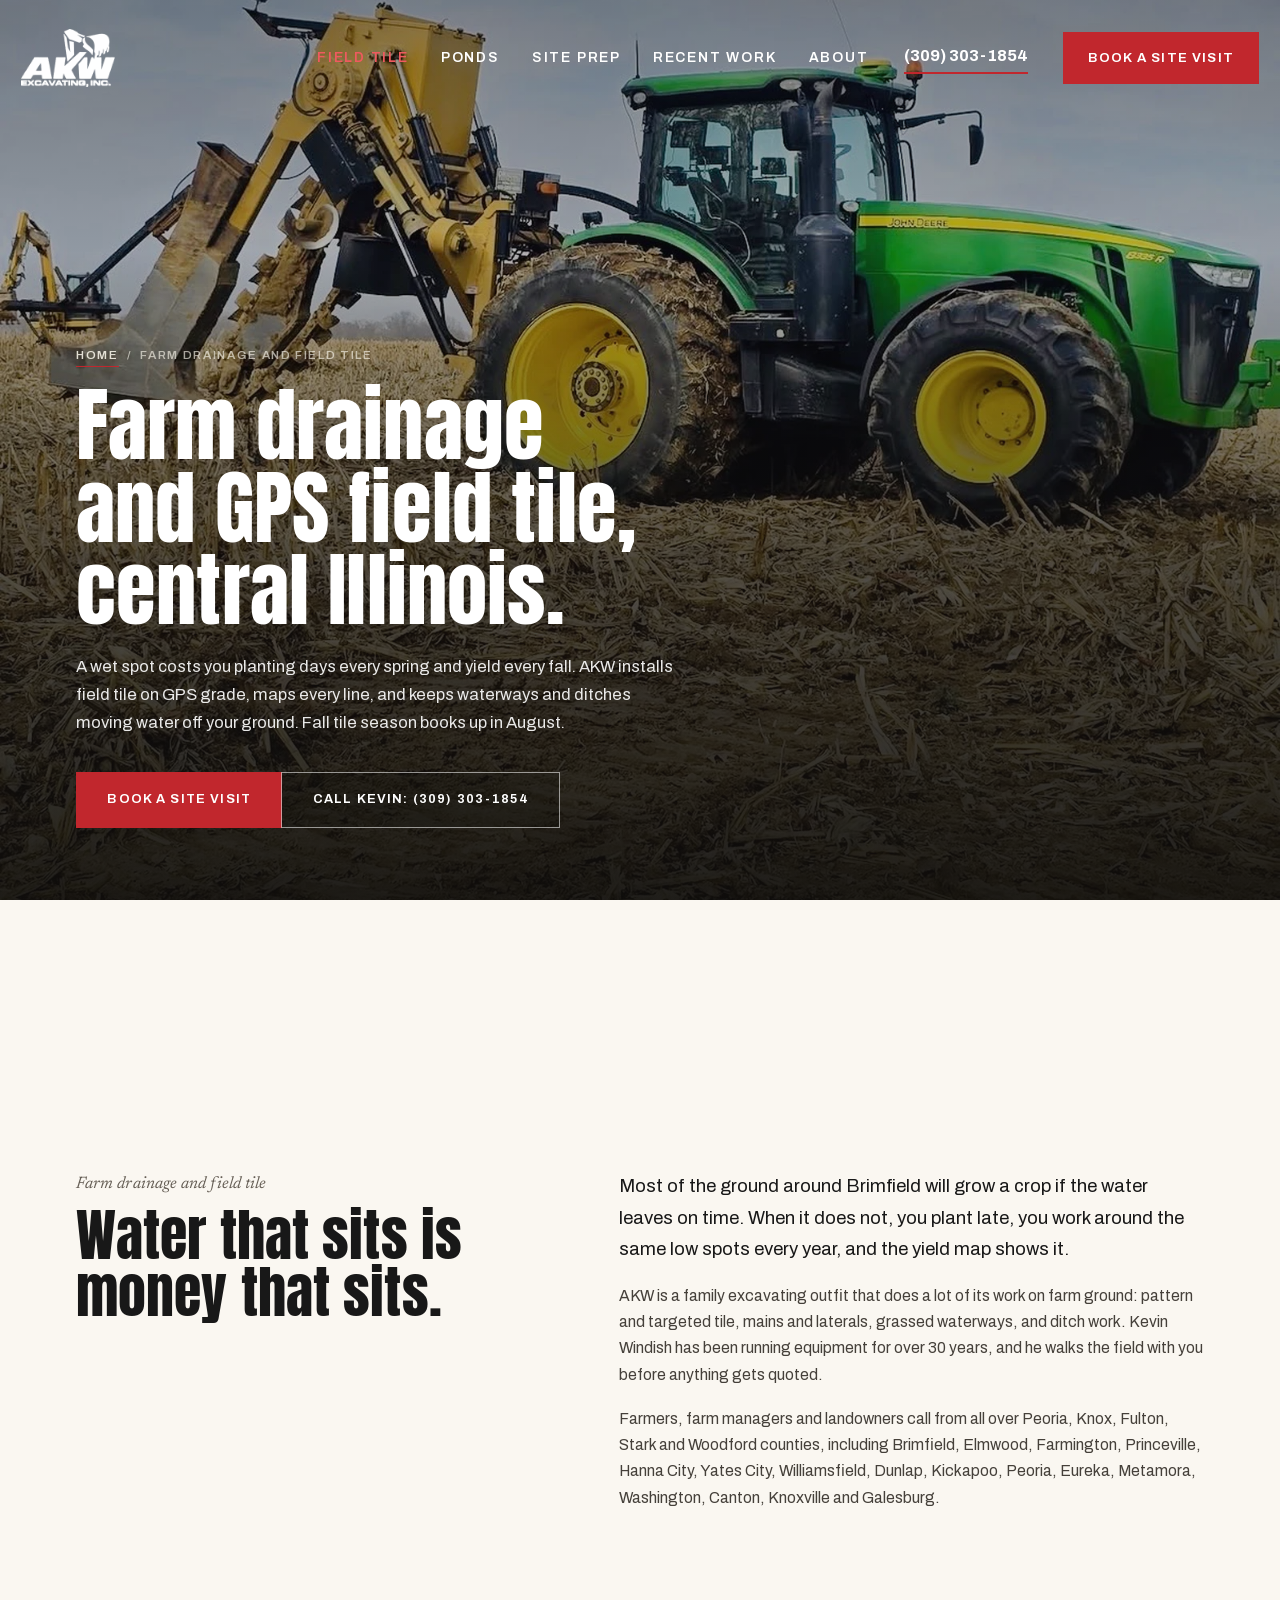
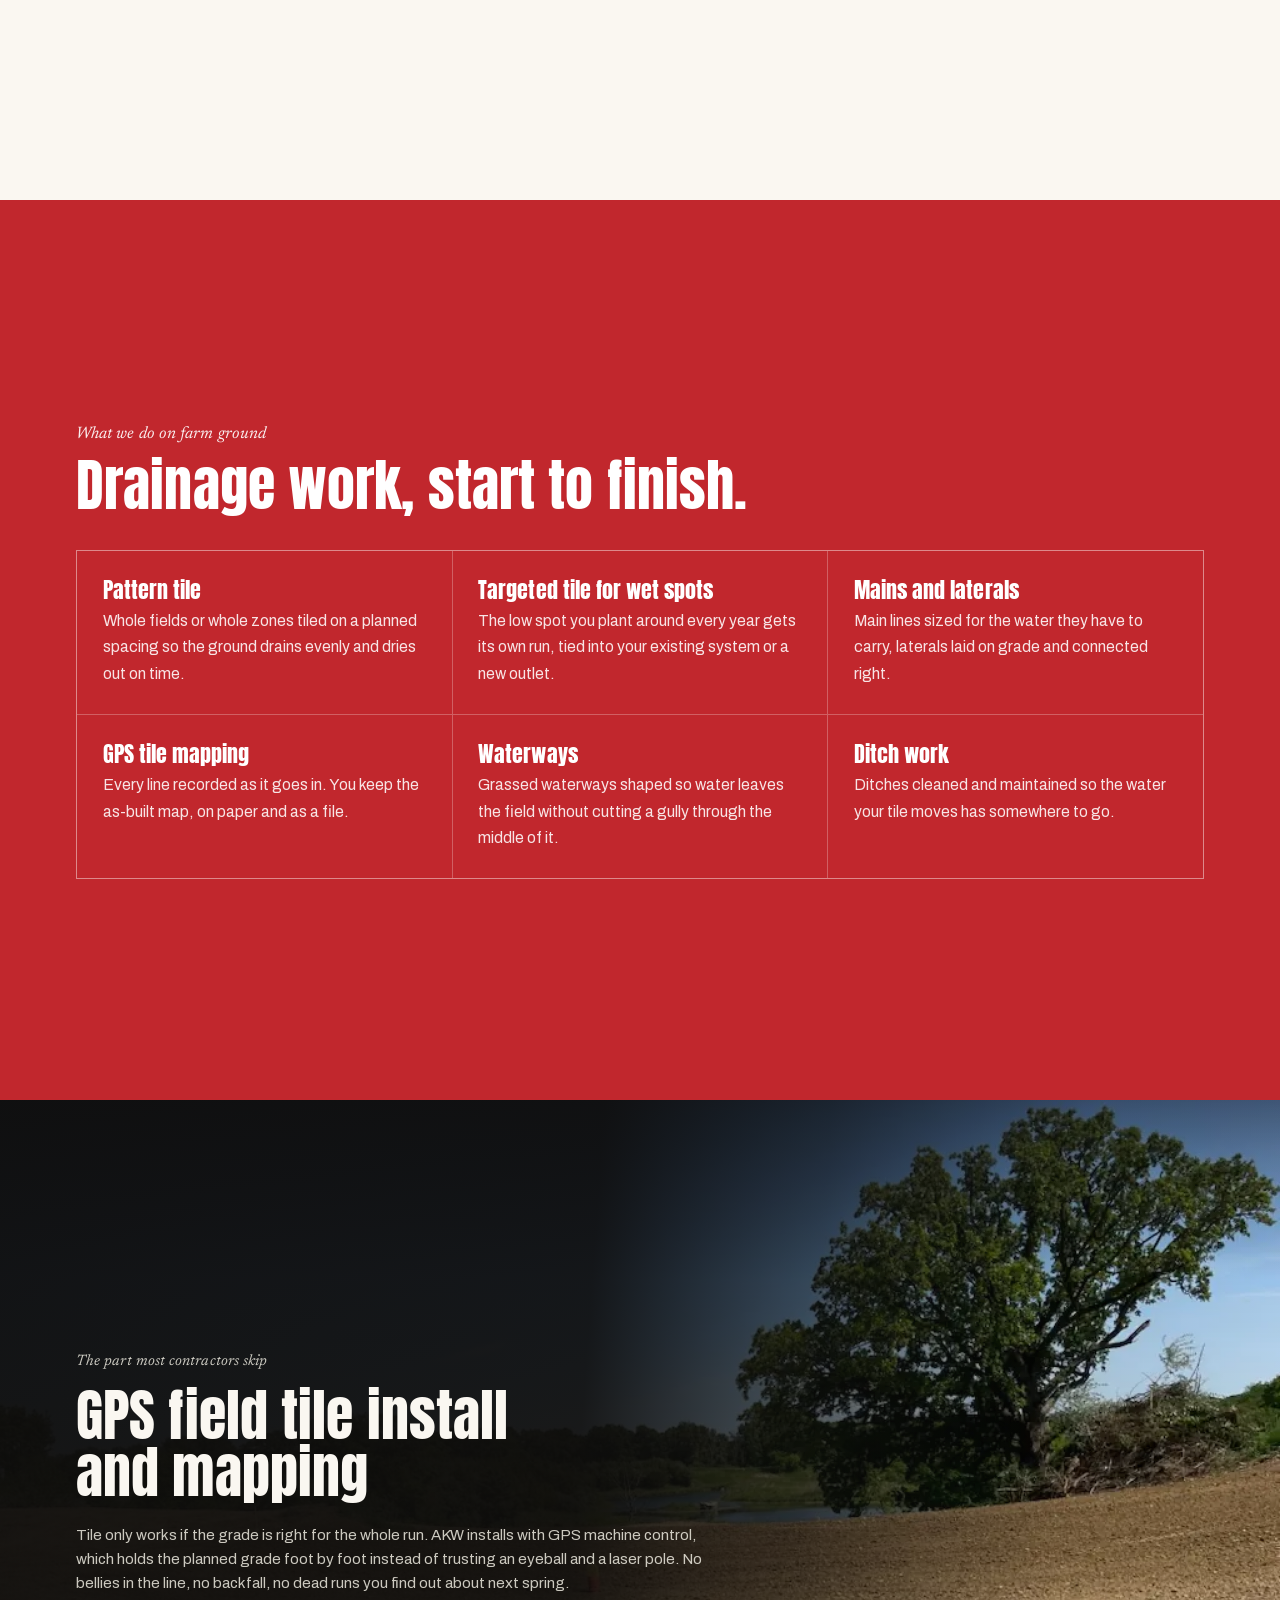
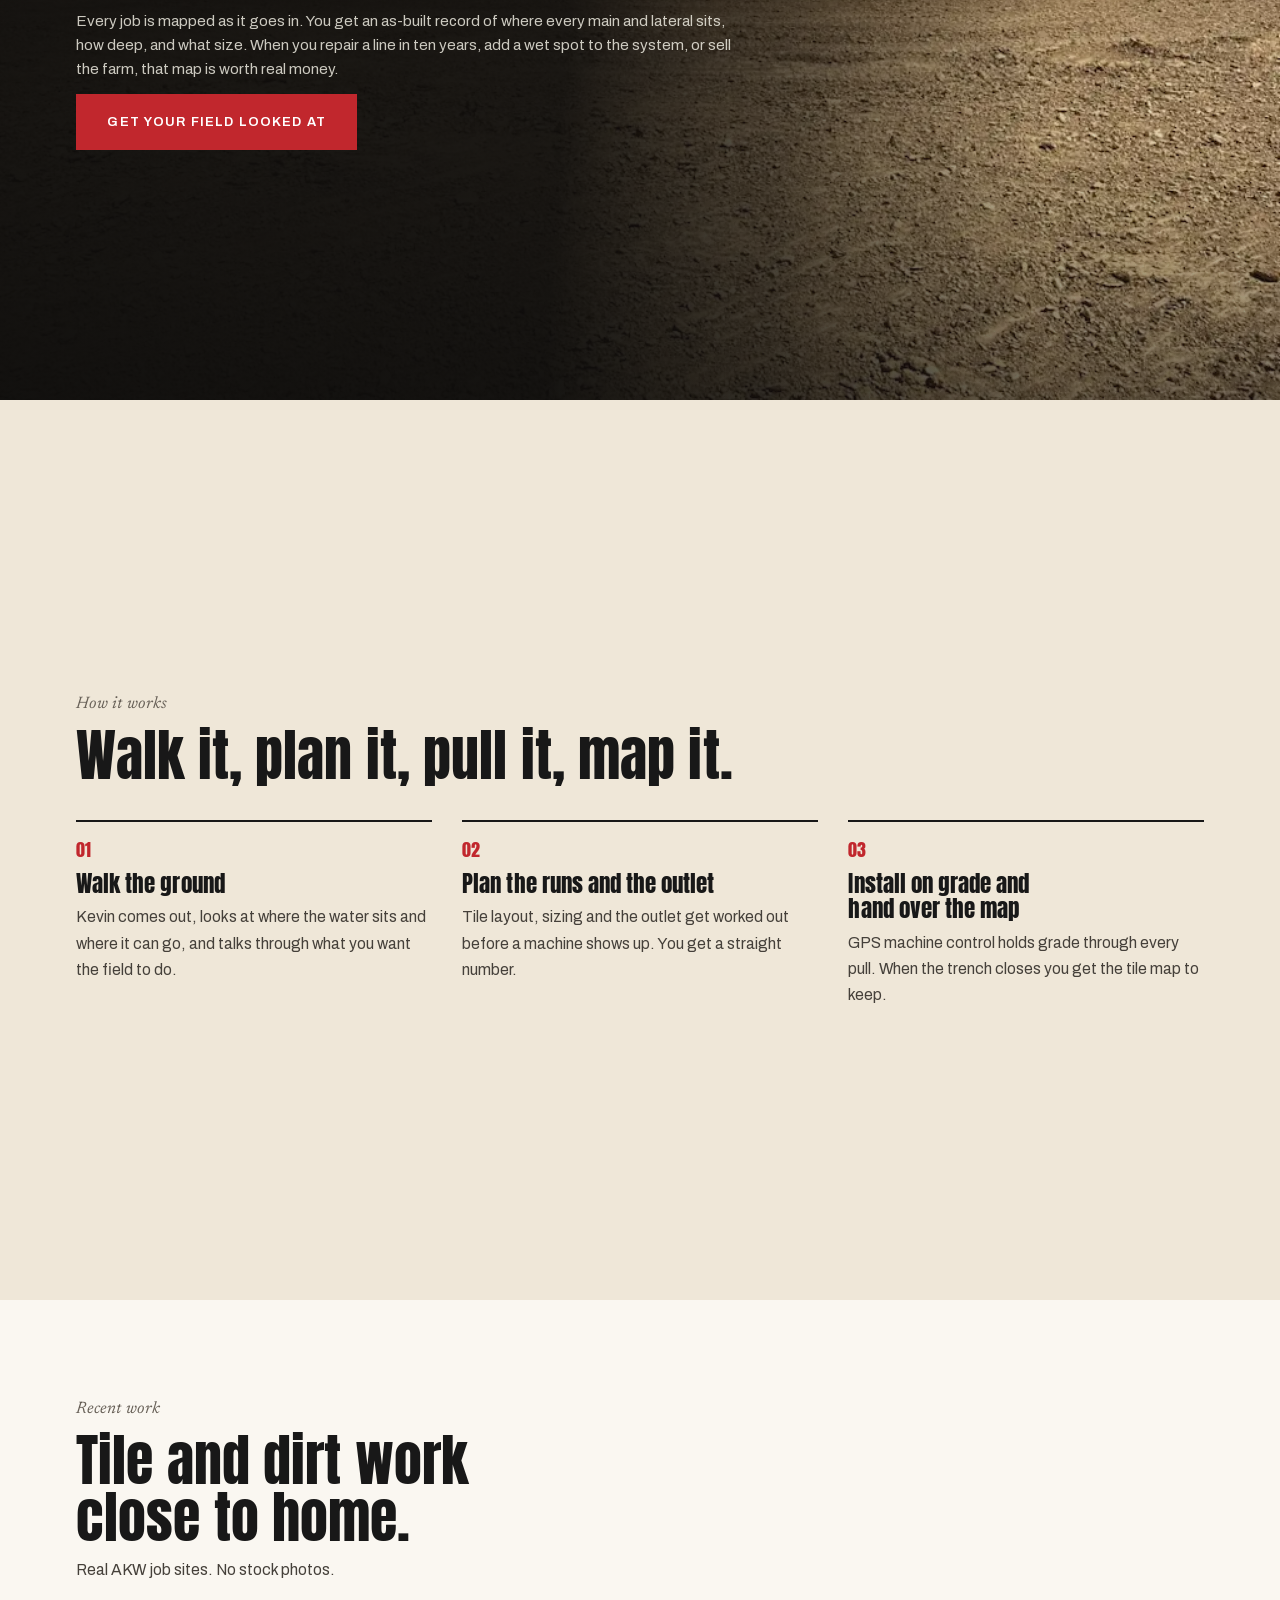
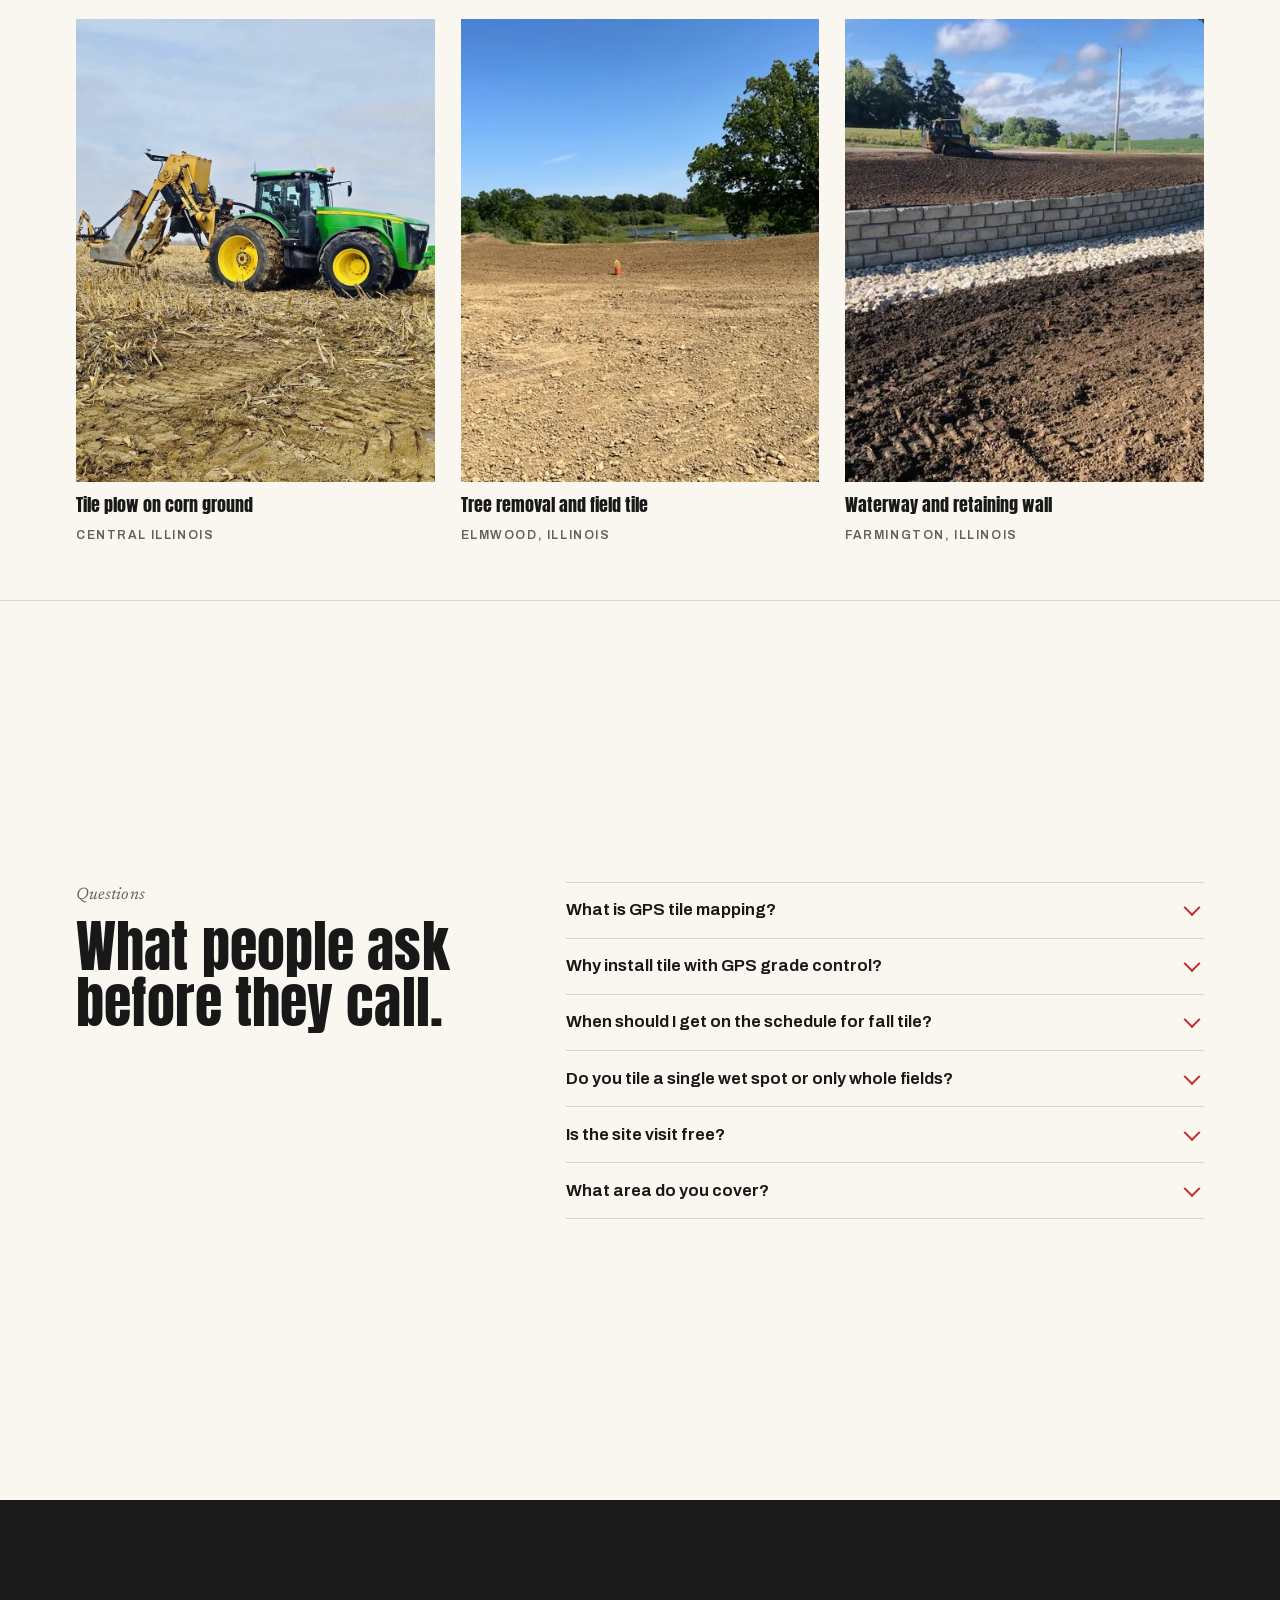
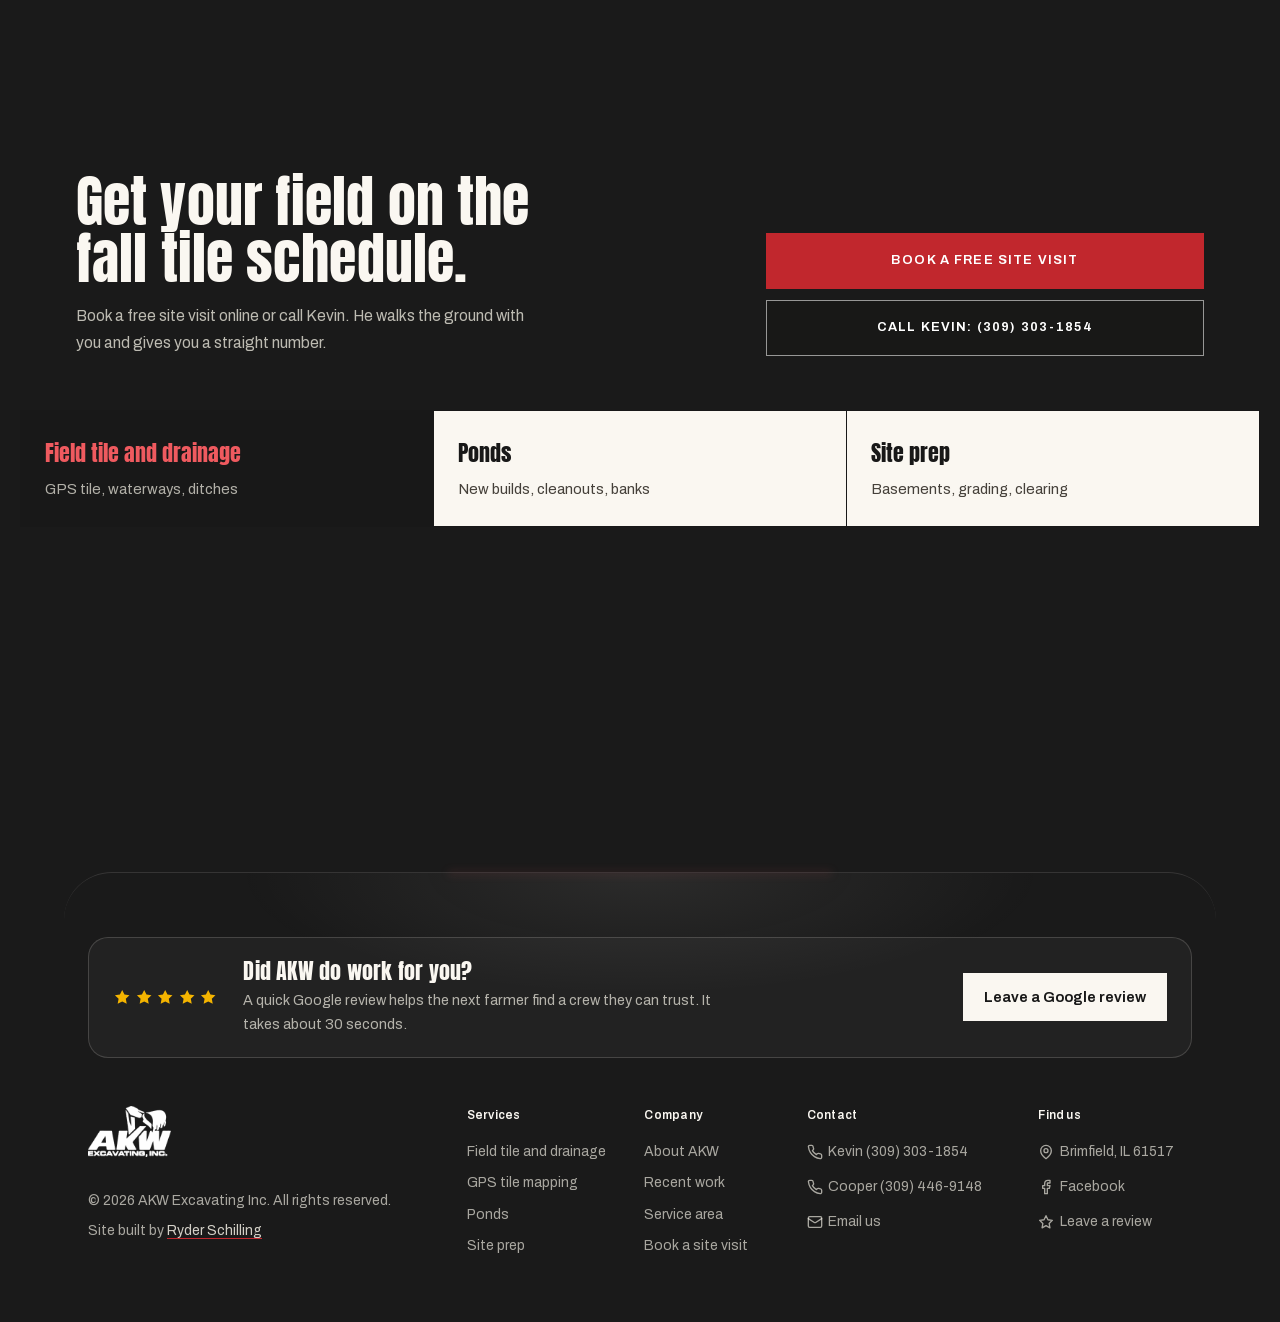
==== commit bcec02c9: "Add Google review prompt to footer on all pages, /review redirect, tidy booking town placeholder Co-" ====
--- a/farm-drainage/index.html
+++ b/farm-drainage/index.html
@@ -210,6 +210,7 @@
  ]
 }
   </script>
+  <script async src="https://pulse.ryderschilling.com/p.js" data-site="ps_akw"></script>
 </head>
 <body>
 <a class="skip" href="#main">Skip to content</a>
@@ -328,6 +329,14 @@
 <footer class="sfoot">
   <div class="sfoot__panel">
     <div class="sfoot__line" aria-hidden="true"></div>
+    <div class="sfoot__review" data-fa style="--fa-d:0s">
+      <div class="sfoot__stars" aria-hidden="true"><svg viewBox="0 0 24 24"><path d="M12 2.5l2.94 6.1 6.56.9-4.8 4.6 1.2 6.6L12 17.5l-5.9 3.2 1.2-6.6-4.8-4.6 6.56-.9z"/></svg><svg viewBox="0 0 24 24"><path d="M12 2.5l2.94 6.1 6.56.9-4.8 4.6 1.2 6.6L12 17.5l-5.9 3.2 1.2-6.6-4.8-4.6 6.56-.9z"/></svg><svg viewBox="0 0 24 24"><path d="M12 2.5l2.94 6.1 6.56.9-4.8 4.6 1.2 6.6L12 17.5l-5.9 3.2 1.2-6.6-4.8-4.6 6.56-.9z"/></svg><svg viewBox="0 0 24 24"><path d="M12 2.5l2.94 6.1 6.56.9-4.8 4.6 1.2 6.6L12 17.5l-5.9 3.2 1.2-6.6-4.8-4.6 6.56-.9z"/></svg><svg viewBox="0 0 24 24"><path d="M12 2.5l2.94 6.1 6.56.9-4.8 4.6 1.2 6.6L12 17.5l-5.9 3.2 1.2-6.6-4.8-4.6 6.56-.9z"/></svg></div>
+      <div class="sfoot__rcopy">
+        <p class="sfoot__rtitle">Did AKW do work for you?</p>
+        <p class="sfoot__rsub">A quick Google review helps the next farmer find a crew they can trust. It takes about 30 seconds.</p>
+      </div>
+      <a class="sfoot__rbtn" href="https://g.page/r/CcS0IMLXIvmFEBM/review" target="_blank" rel="noopener" data-track="review">Leave a Google review<span class="sr-only"> (opens in a new tab)</span></a>
+    </div>
     <div class="sfoot__grid">
       <div class="sfoot__brand" data-fa style="--fa-d:0.1s">
         <a href="/" class="sfoot__logo" aria-label="AKW Excavating home"><img src="/assets/img/akw-logo-white.png" alt="AKW Excavating Inc" width="560" height="346" loading="lazy"></a>
@@ -366,6 +375,7 @@
           <ul class="sfoot__list">
             <li><a href="/#area"><svg class="sfoot__icon" viewBox="0 0 24 24" aria-hidden="true"><path d="M20 10c0 6-8 12-8 12s-8-6-8-12a8 8 0 0 1 16 0Z"/><circle cx="12" cy="10" r="3"/></svg>Brimfield, IL 61517</a></li>
             <li><a href="https://www.facebook.com/61577637825279" rel="noopener"><svg class="sfoot__icon" viewBox="0 0 24 24" aria-hidden="true"><path d="M18 2h-3a5 5 0 0 0-5 5v3H7v4h3v8h4v-8h3l1-4h-4V7a1 1 0 0 1 1-1h3z"/></svg>Facebook</a></li>
+            <li><a href="https://g.page/r/CcS0IMLXIvmFEBM/review" target="_blank" rel="noopener" data-track="review"><svg class="sfoot__icon" viewBox="0 0 24 24" aria-hidden="true"><path d="M12 2.5l2.94 6.1 6.56.9-4.8 4.6 1.2 6.6L12 17.5l-5.9 3.2 1.2-6.6-4.8-4.6 6.56-.9z"/></svg>Leave a review<span class="sr-only"> (opens in a new tab)</span></a></li>
           </ul>
         </div>
       </div>
--- a/styles.css
+++ b/styles.css
@@ -1469,3 +1469,75 @@
     opacity 0.8s ease var(--fa-d), filter 0.8s ease var(--fa-d), transform 0.8s ease var(--fa-d),
     color 0.25s ease, background-color 0.22s ease, border-color 0.22s ease, font-size 0.4s ease, padding 0.4s ease;
 }
+
+/* ---------- 09-21 compact booking on phones: less scrolling ---------- */
+@media (max-width: 700px) {
+  .book { padding: 3.2rem 0 3.6rem; }
+  .book .section-head { margin-bottom: 1.4rem; }
+  .book .section-sub { font-size: 0.92rem; }
+  .book__grid { gap: 1rem; }
+  .booking { padding: 1.1rem 0.95rem 1.2rem; }
+  .booking legend, .quickform__label, .phonecard__label { font-size: 0.68rem; margin-bottom: 0.55rem; }
+  .booking__dates { margin-bottom: 1rem; }
+  /* all 12 days in two rows of six */
+  .booking__days { grid-template-columns: repeat(6, 1fr); }
+  .day { padding: 0.42rem 0 0.46rem; min-height: 48px; }
+  .day__dow, .day__mon { font-size: 0.56rem; letter-spacing: 0.06em; }
+  .day__num { font-size: 1.05rem; line-height: 1.15; }
+  .booking__times { margin-bottom: 1rem; }
+  /* six times in two rows of three */
+  .booking__slots { display: grid; grid-template-columns: repeat(3, 1fr); gap: 0.4rem; }
+  .slot { padding: 0.55rem 0.2rem; font-size: 0.8rem; min-height: 40px; }
+  /* name + phone side by side, town + job type side by side */
+  .booking__fields { grid-template-columns: 1fr 1fr; gap: 0.65rem 0.6rem; margin-bottom: 0.9rem; }
+  .booking__fields .field:nth-child(3) { grid-column: 1 / -1; }
+  .field label { font-size: 0.74rem; margin-bottom: 0.22rem; }
+  .field label .opt { font-size: 0.7rem; }
+  /* 16px stops iOS from zooming into the field on tap */
+  .field input, .field select, .field textarea { padding: 0.55rem 0.65rem; font-size: 16px; }
+  .field select { padding-right: 1.7rem; text-overflow: ellipsis; }
+  .booking__fields textarea { min-height: 0; height: 4.2rem; }
+  .booking__picked { min-height: 0; margin-bottom: 0.4rem; font-size: 0.9rem; }
+  .booking__note { font-size: 0.76rem; margin-top: 0.55rem; }
+  .book__aside { gap: 0.8rem; }
+  .book__done { padding: 1.1rem; }
+  /* both numbers side by side */
+  .phonecard { padding: 1rem 0.95rem; display: grid; grid-template-columns: 1fr 1fr; column-gap: 0.8rem; }
+  .phonecard__label, .phonecard__mail { grid-column: 1 / -1; }
+  .phonecard__num { font-size: 0.8rem; padding: 0.5rem 0; }
+  .phonecard__num span { font-size: 1.05rem; }
+  .phonecard__mail { font-size: 0.82rem; margin-top: 0.5rem; }
+  .quickform { padding: 1rem 0.95rem; display: grid; grid-template-columns: 1fr 1fr; column-gap: 0.6rem; }
+  .quickform > *:not(.field), .quickform .field:nth-of-type(3) { grid-column: 1 / -1; }
+  .quickform .field { margin-bottom: 0.6rem; }
+  .quickform textarea { height: 4.2rem; }
+}
+@media (max-width: 359px) {
+  .booking__days { grid-template-columns: repeat(4, 1fr); }
+  .booking__fields, .quickform { grid-template-columns: 1fr; }
+}
+
+/* ---------- 09-21 Google review ask, top of the footer on every page ---------- */
+.sr-only { position: absolute; width: 1px; height: 1px; padding: 0; margin: -1px; overflow: hidden; clip: rect(0 0 0 0); white-space: nowrap; border: 0; }
+.sfoot__review {
+  width: 100%; display: grid; grid-template-columns: auto 1fr auto; align-items: center; gap: 1rem 1.6rem;
+  padding: 1.3rem 1.5rem; margin-bottom: 3rem;
+  border: 1px solid var(--line-light); border-radius: 1.25rem;
+  background: rgba(250, 247, 241, 0.04);
+}
+.sfoot__stars { display: flex; gap: 0.2rem; }
+.sfoot__stars svg { width: 1.15rem; height: 1.15rem; fill: #F4B400; }
+.sfoot__rtitle { font-family: var(--font-display); font-size: 1.35rem; letter-spacing: 0.01em; color: var(--bg); line-height: 1.15; }
+.sfoot__rsub { font-size: 0.9rem; color: rgba(244, 241, 230, 0.7); margin-top: 0.25rem; max-width: 56ch; }
+.sfoot__rbtn {
+  display: inline-flex; align-items: center; justify-content: center; min-height: 44px;
+  padding: 0.75rem 1.3rem; background: var(--bg); color: var(--ink);
+  font-weight: 650; font-size: 0.9rem; white-space: nowrap;
+  transition: background-color 0.2s ease, color 0.2s ease;
+}
+.sfoot__rbtn:hover { background: var(--accent); color: #fff; }
+@media (max-width: 767px) {
+  .sfoot__review { grid-template-columns: 1fr; gap: 0.7rem; padding: 1.1rem; margin-bottom: 2.2rem; text-align: left; }
+  .sfoot__rtitle { font-size: 1.2rem; }
+  .sfoot__rbtn { width: 100%; }
+}
